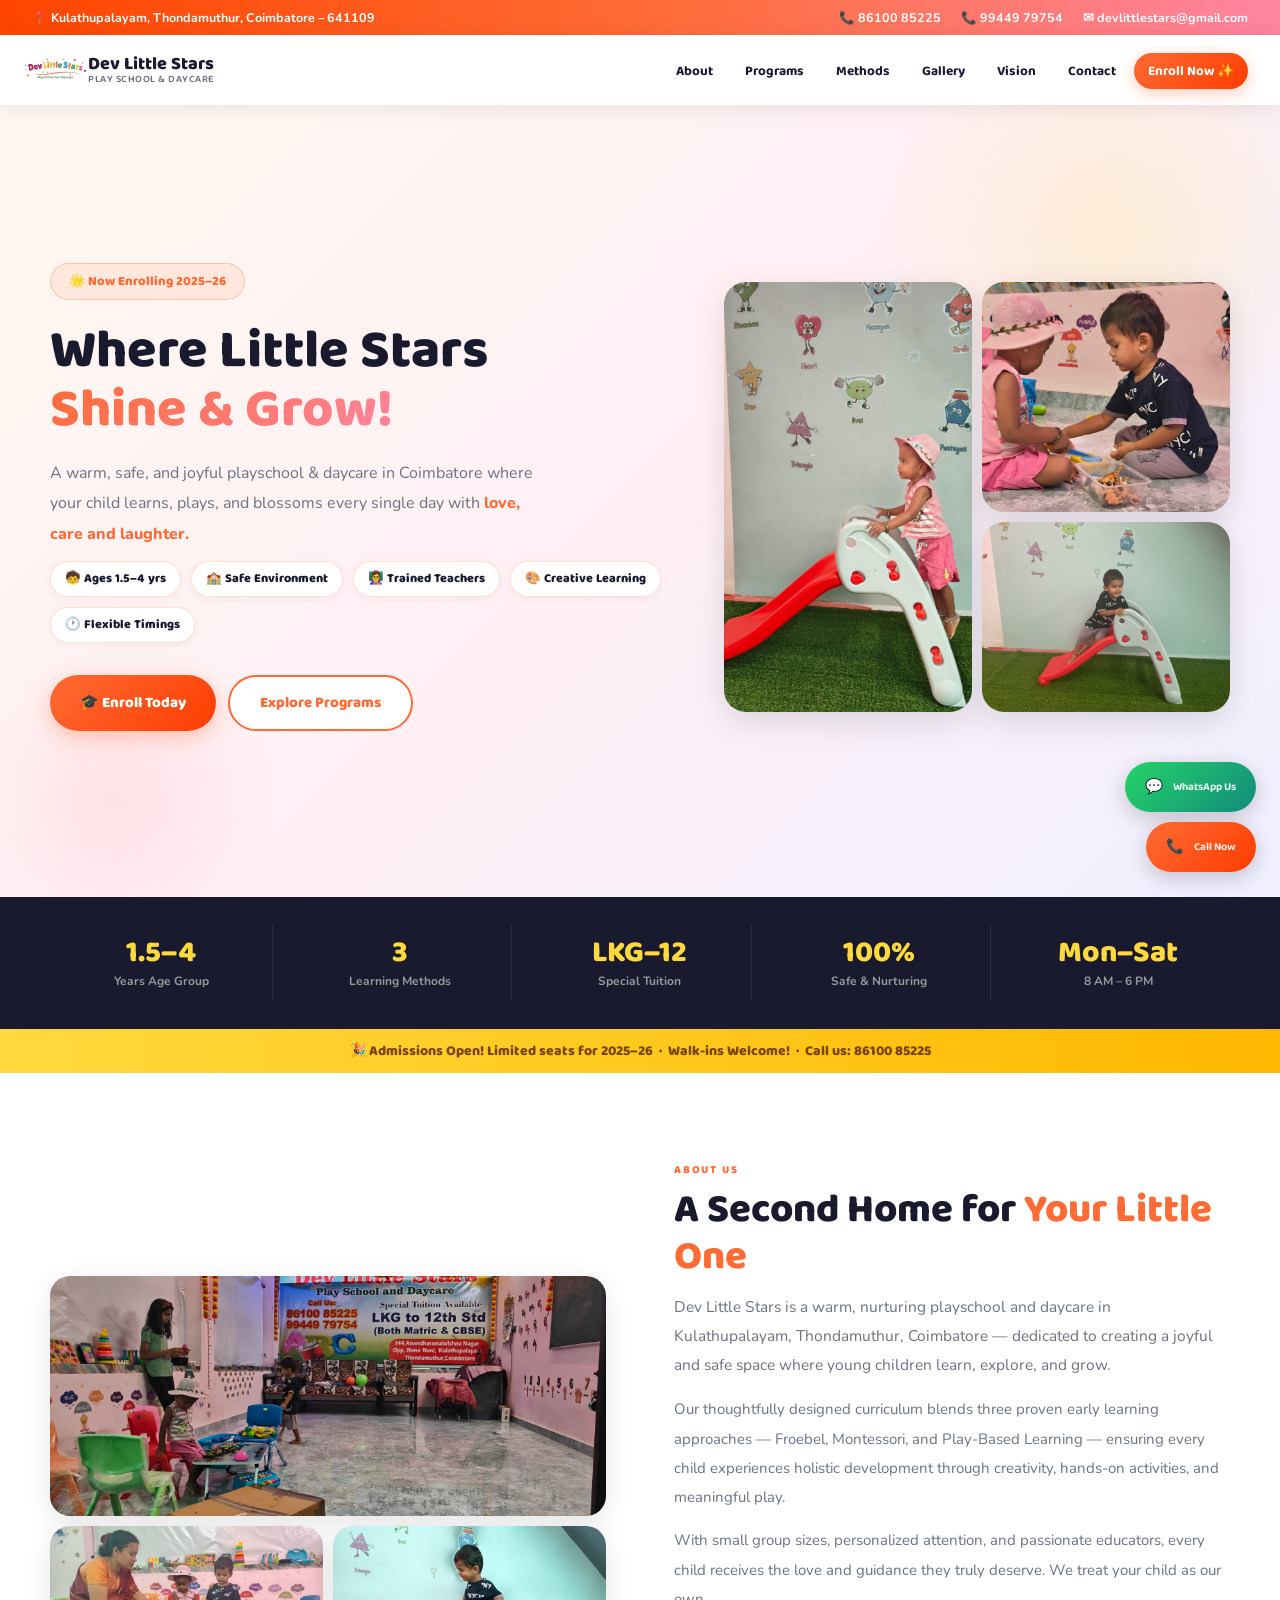
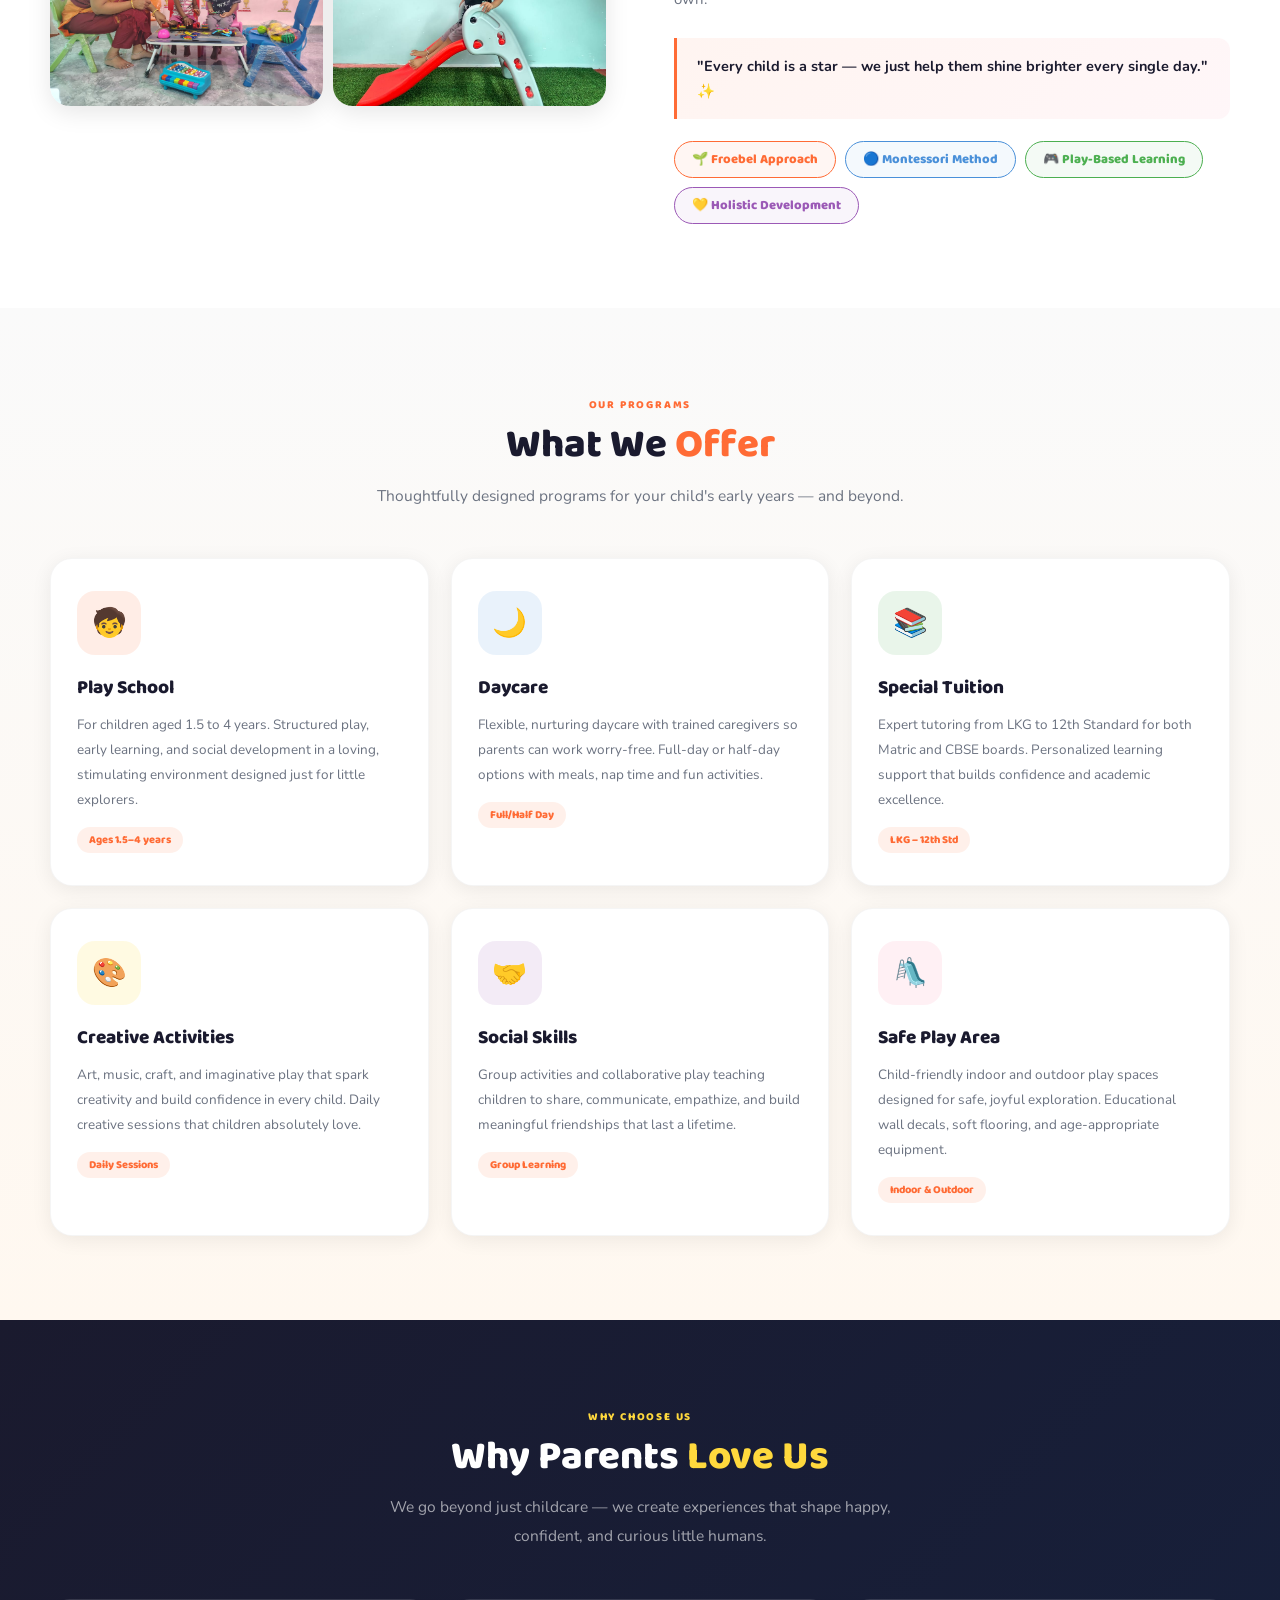
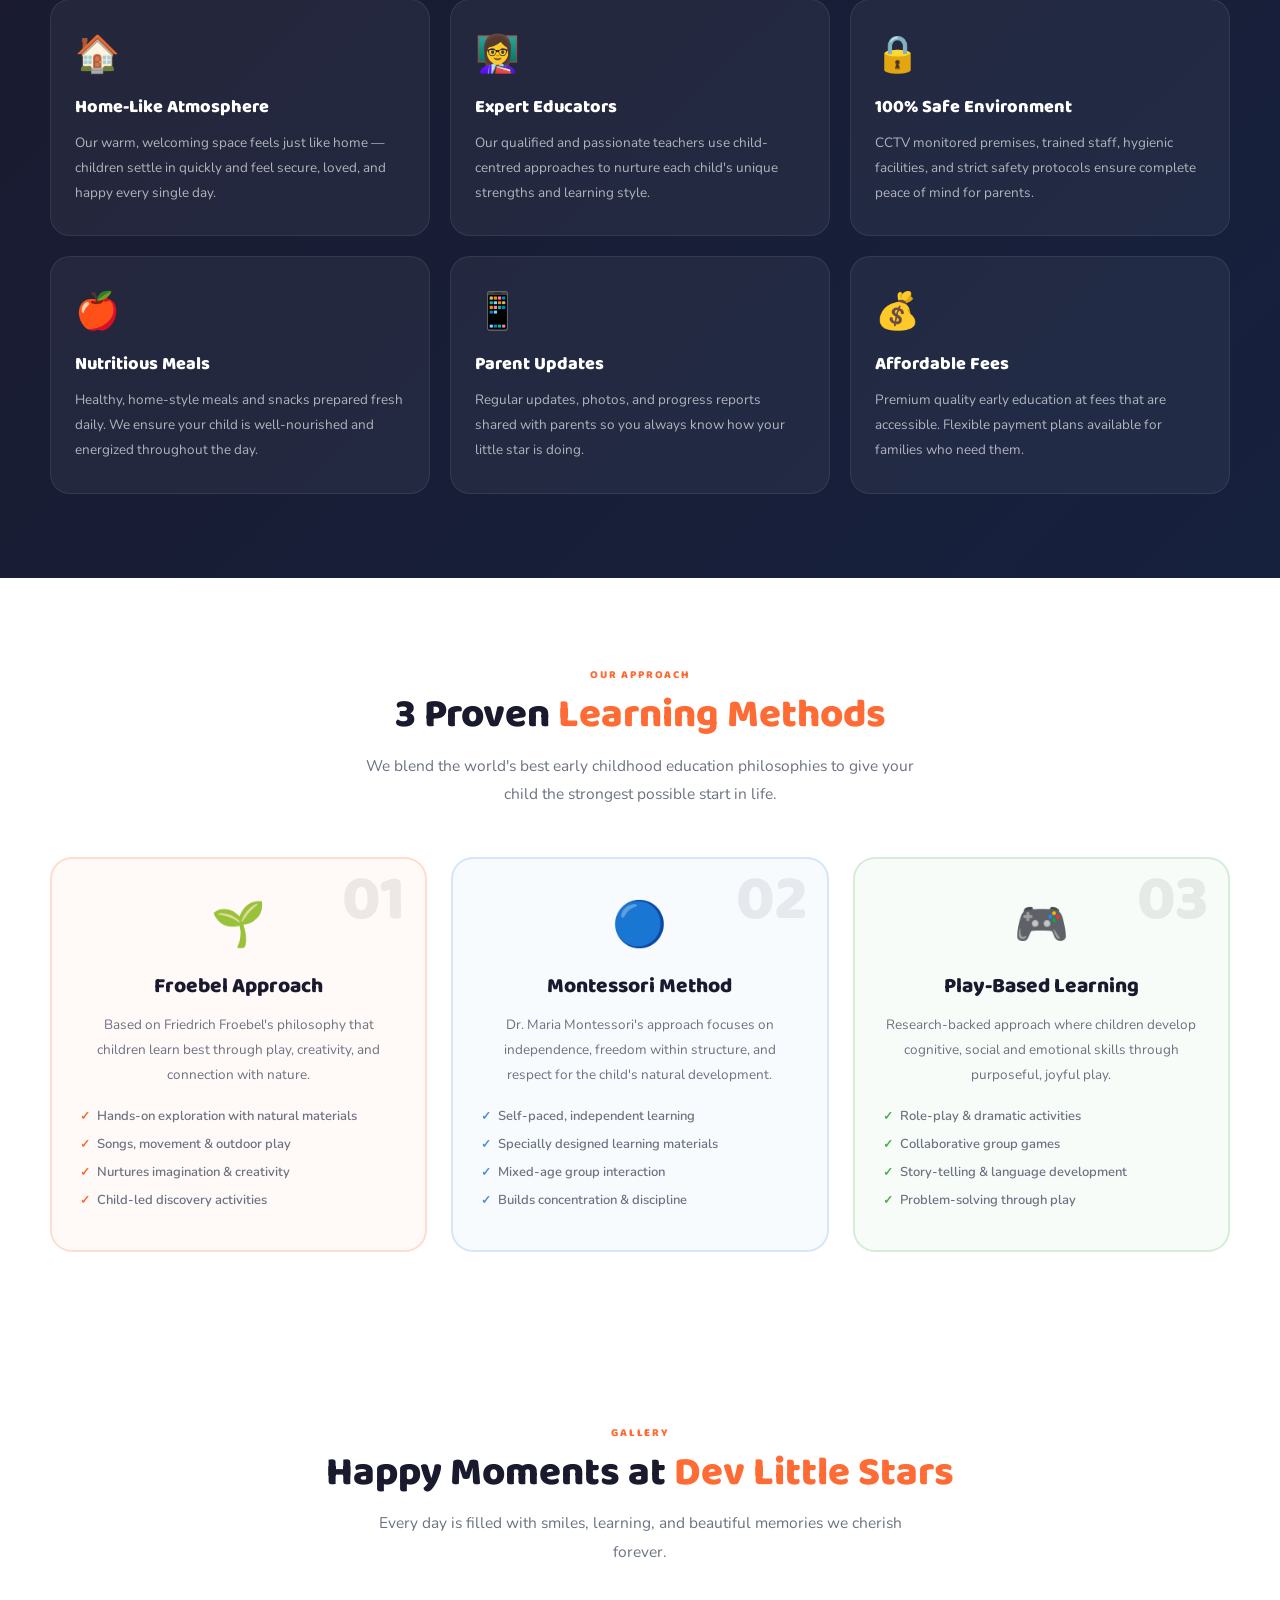
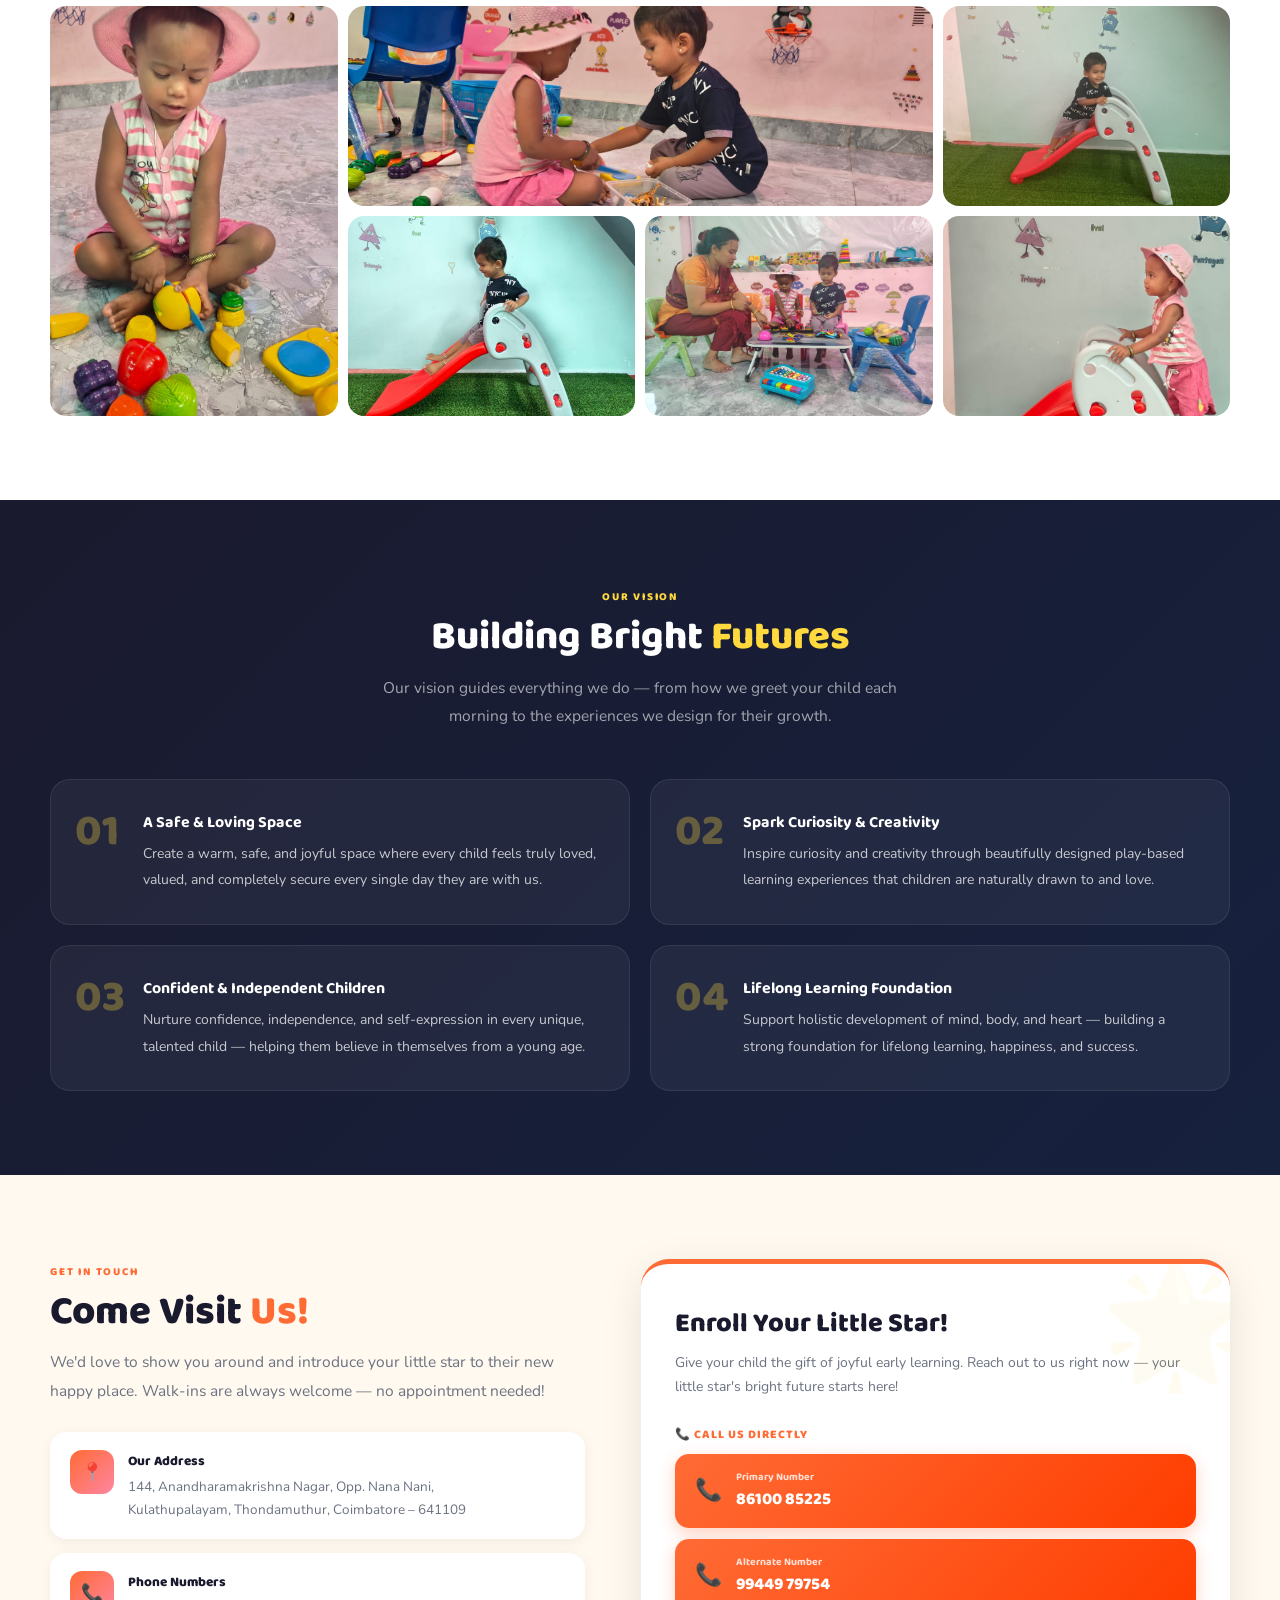
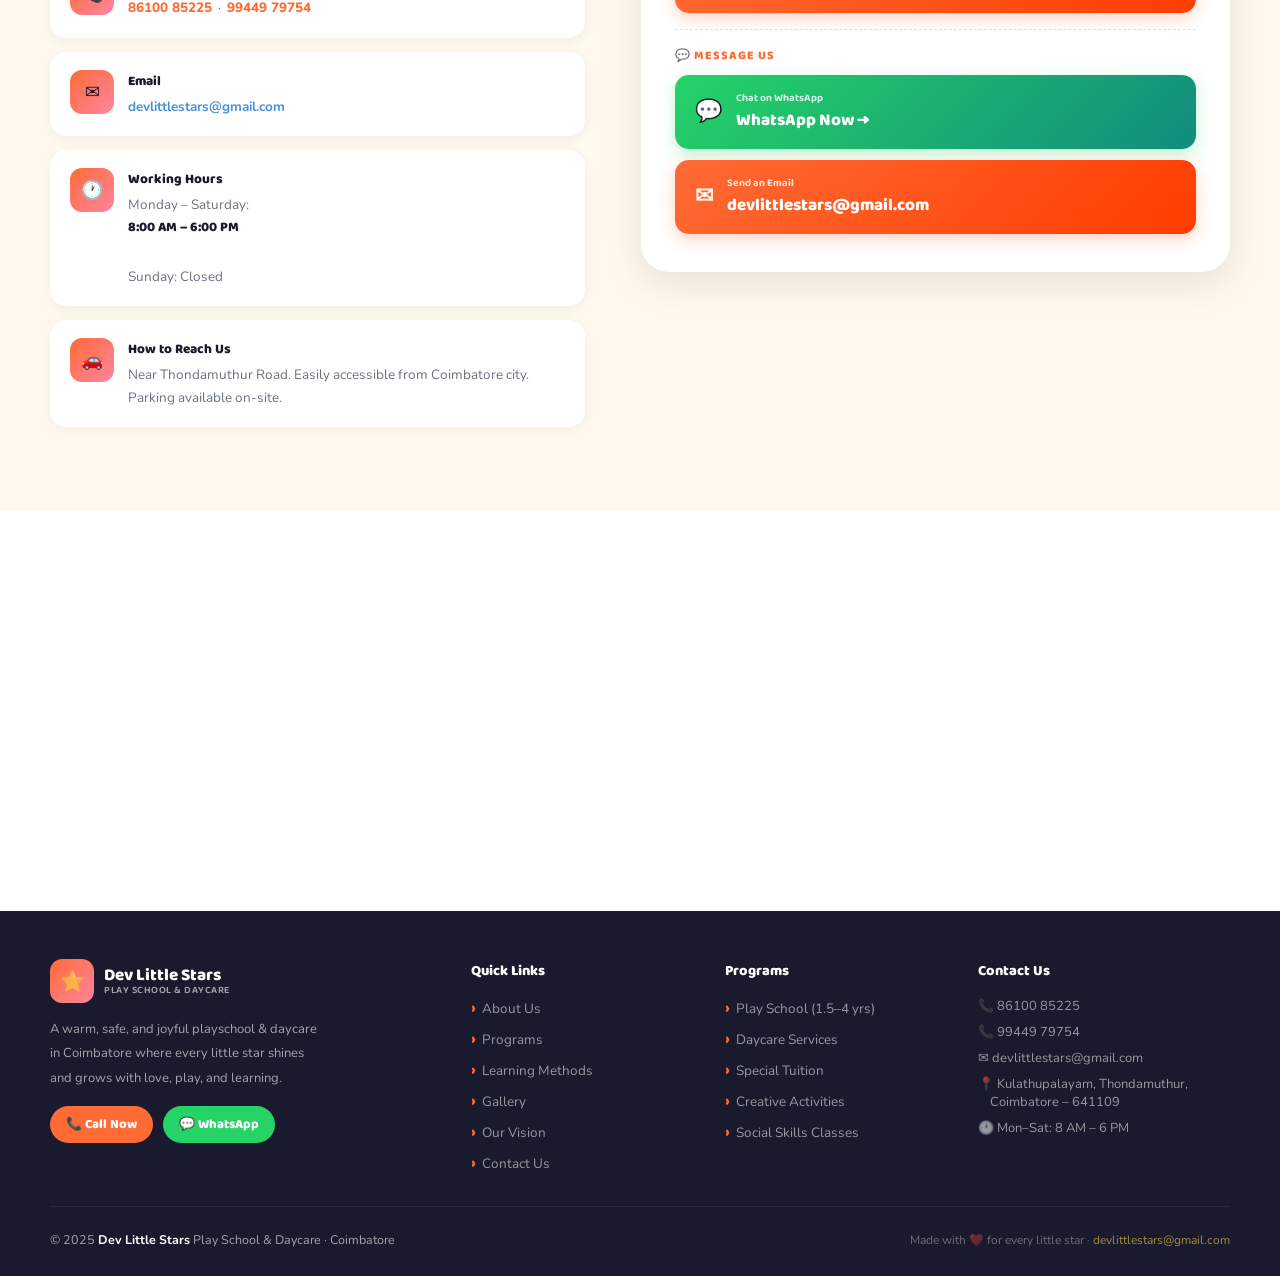
==== index.html @ ae9cc364 "convert django to static files" ====
<!DOCTYPE html>
<html lang="en">
<head>
  <meta charset="UTF-8">
  <meta name="viewport" content="width=device-width, initial-scale=1.0">
  <title>Dev Little Stars</title>
  <link href="https://fonts.googleapis.com/css2?family=Baloo+2:wght@400;600;700;800;900&family=Nunito:wght@400;500;600;700;800&display=swap" rel="stylesheet">
  <link rel="stylesheet" href="styles.css">
</head>
<body>

<!-- TOPBAR -->
<div class="topbar">
  <span>📍 Kulathupalayam, Thondamuthur, Coimbatore – 641109</span>
  <div class="topbar-right">
    <a href="tel:8610085225">📞 86100 85225</a>
    <a href="tel:9944979754">📞 99449 79754</a>
    <a href="mailto:devlittlestars@gmail.com">✉ devlittlestars@gmail.com</a>
  </div>
</div>

<!-- NAV -->
<nav>
  <div class="nav-logo">
    <div class="nav-logo-icon"><img src="images/logo.png" alt="Dev Little Stars Logo" width="150%"></div>
    <div class="nav-logo-text">
      Dev Little Stars
      <small>Play School & Daycare</small>
    </div>
  </div>
  <ul class="nav-links">
    <li><a href="#about">About</a></li>
    <li><a href="#programs">Programs</a></li>
    <li><a href="#methods">Methods</a></li>
    <li><a href="#gallery">Gallery</a></li>
    <li><a href="#vision">Vision</a></li>
    <li><a href="#contact">Contact</a></li>
    <li><a href="#contact" class="nav-cta">Enroll Now ✨</a></li>
  </ul>
  <div class="hamburger" onclick="toggleMenu()" id="ham">
    <span></span><span></span><span></span>
  </div>
</nav>
<div class="mobile-menu" id="mobileMenu">
  <a href="#about" onclick="closeMenu()">About Us</a>
  <a href="#programs" onclick="closeMenu()">Programs</a>
  <a href="#methods" onclick="closeMenu()">Learning Methods</a>
  <a href="#gallery" onclick="closeMenu()">Gallery</a>
  <a href="#vision" onclick="closeMenu()">Our Vision</a>
  <a href="#contact" onclick="closeMenu()">Contact</a>
  <a href="#contact" class="mcta" onclick="closeMenu()">✨ Enroll Now</a>
</div>

<!-- HERO -->
<section class="hero">
  <div class="hero-blob1"></div>
  <div class="hero-blob2"></div>
  <div class="hero-inner">
    <div class="hero-text">
      <div class="hero-badge">🌟 Now Enrolling 2025–26</div>
      <h1>Where Little Stars<br><span class="grad">Shine & Grow!</span></h1>
      <p class="hero-sub">
        A warm, safe, and joyful playschool & daycare in Coimbatore where your child learns, plays, and blossoms every single day with <strong>love, care and laughter.</strong>
      </p>
      <div class="hero-features">
        <div class="h-feat">🧒 Ages 1.5–4 yrs</div>
        <div class="h-feat">🏫 Safe Environment</div>
        <div class="h-feat">👩‍🏫 Trained Teachers</div>
        <div class="h-feat">🎨 Creative Learning</div>
        <div class="h-feat">🕐 Flexible Timings</div>
      </div>
      <div class="hero-btns">
        <a href="#contact" class="btn btn-p">🎓 Enroll Today</a>
        <a href="#programs" class="btn btn-o">Explore Programs</a>
      </div>
    </div>
    <div class="hero-mosaic">
      <div class="h-img tall">
        <img src="images/img1.jpg" alt="Story Time">
      </div>
      <div class="h-img">
        <img src="images/img3.jpg" alt="Story Time">
      </div>
      <div class="h-img">
        <img src="images/img8.jpg" alt="Story Time">
      </div>
    </div>
  </div>
</section>

<!-- STATS -->
<div class="stats">
  <div class="stats-inner">
    <div class="stat"><span class="stat-n">1.5–4</span><div class="stat-l">Years Age Group</div></div>
    <div class="stat"><span class="stat-n">3</span><div class="stat-l">Learning Methods</div></div>
    <div class="stat"><span class="stat-n">LKG–12</span><div class="stat-l">Special Tuition</div></div>
    <div class="stat"><span class="stat-n">100%</span><div class="stat-l">Safe & Nurturing</div></div>
    <div class="stat"><span class="stat-n">Mon–Sat</span><div class="stat-l">8 AM – 6 PM</div></div>
  </div>
</div>

<!-- NOTICE BAND -->
<div class="notice">
  🎉 Admissions Open! Limited seats for 2025–26 &nbsp;·&nbsp; Walk-ins Welcome! &nbsp;·&nbsp; Call us: 86100 85225
</div>

<!-- ABOUT -->
<section class="section" id="about">
  <div class="section-inner">
    <div class="about-grid">
      <div class="about-photos fi">
        <div class="ap wide">
          <img src="images/img5.jpg" alt="Story Time">
        </div>
        <div class="ap">
          <img src="images/img6.jpg" alt="Story Time">
        </div>
        <div class="ap">
          <img src="images/img2.jpg" alt="Story Time">
        </div>
      </div>
      <div class="fi">
        <div class="tag">About Us</div>
        <div class="sh">A Second Home for <span>Your Little One</span></div>
        <p class="sd" style="margin-bottom:16px">Dev Little Stars is a warm, nurturing playschool and daycare in Kulathupalayam, Thondamuthur, Coimbatore — dedicated to creating a joyful and safe space where young children learn, explore, and grow.</p>
        <div class="about-text">
          <p>Our thoughtfully designed curriculum blends three proven early learning approaches — Froebel, Montessori, and Play-Based Learning — ensuring every child experiences holistic development through creativity, hands-on activities, and meaningful play.</p>
          <p>With small group sizes, personalized attention, and passionate educators, every child receives the love and guidance they truly deserve. We treat your child as our own.</p>
        </div>
        <div class="about-quote">
          <p>"Every child is a star — we just help them shine brighter every single day." ✨</p>
        </div>
        <div class="pills">
          <span class="pill po">🌱 Froebel Approach</span>
          <span class="pill pb">🔵 Montessori Method</span>
          <span class="pill pg">🎮 Play-Based Learning</span>
          <span class="pill pp">💛 Holistic Development</span>
        </div>
      </div>
    </div>
  </div>
</section>

<!-- PROGRAMS -->
<section class="section programs-bg" id="programs">
  <div class="section-inner">
    <div class="fi sh-center">
      <div class="tag">Our Programs</div>
      <div class="sh">What We <span>Offer</span></div>
      <p class="sd">Thoughtfully designed programs for your child's early years — and beyond.</p>
    </div>
    <div class="cards-grid">
      <div class="card fi">
        <div class="card-top-bar"></div>
        <div class="card-icon ci-orange">🧒</div>
        <h3>Play School</h3>
        <p>For children aged 1.5 to 4 years. Structured play, early learning, and social development in a loving, stimulating environment designed just for little explorers.</p>
        <div class="card-badge">Ages 1.5–4 years</div>
      </div>
      <div class="card fi">
        <div class="card-top-bar"></div>
        <div class="card-icon ci-blue">🌙</div>
        <h3>Daycare</h3>
        <p>Flexible, nurturing daycare with trained caregivers so parents can work worry-free. Full-day or half-day options with meals, nap time and fun activities.</p>
        <div class="card-badge">Full/Half Day</div>
      </div>
      <div class="card fi">
        <div class="card-top-bar"></div>
        <div class="card-icon ci-green">📚</div>
        <h3>Special Tuition</h3>
        <p>Expert tutoring from LKG to 12th Standard for both Matric and CBSE boards. Personalized learning support that builds confidence and academic excellence.</p>
        <div class="card-badge">LKG – 12th Std</div>
      </div>
      <div class="card fi">
        <div class="card-top-bar"></div>
        <div class="card-icon ci-yellow">🎨</div>
        <h3>Creative Activities</h3>
        <p>Art, music, craft, and imaginative play that spark creativity and build confidence in every child. Daily creative sessions that children absolutely love.</p>
        <div class="card-badge">Daily Sessions</div>
      </div>
      <div class="card fi">
        <div class="card-top-bar"></div>
        <div class="card-icon ci-purple">🤝</div>
        <h3>Social Skills</h3>
        <p>Group activities and collaborative play teaching children to share, communicate, empathize, and build meaningful friendships that last a lifetime.</p>
        <div class="card-badge">Group Learning</div>
      </div>
      <div class="card fi">
        <div class="card-top-bar"></div>
        <div class="card-icon ci-pink">🛝</div>
        <h3>Safe Play Area</h3>
        <p>Child-friendly indoor and outdoor play spaces designed for safe, joyful exploration. Educational wall decals, soft flooring, and age-appropriate equipment.</p>
        <div class="card-badge">Indoor & Outdoor</div>
      </div>
    </div>
  </div>
</section>

<!-- WHY CHOOSE US -->
<section class="section why-section">
  <div class="section-inner">
    <div class="fi sh-center">
      <div class="tag">Why Choose Us</div>
      <div class="sh">Why Parents <span>Love Us</span></div>
      <p class="sd">We go beyond just childcare — we create experiences that shape happy, confident, and curious little humans.</p>
    </div>
    <div class="why-grid">
      <div class="why-card fi">
        <span class="why-icon">🏠</span>
        <h3>Home-Like Atmosphere</h3>
        <p>Our warm, welcoming space feels just like home — children settle in quickly and feel secure, loved, and happy every single day.</p>
      </div>
      <div class="why-card fi">
        <span class="why-icon">👩‍🏫</span>
        <h3>Expert Educators</h3>
        <p>Our qualified and passionate teachers use child-centred approaches to nurture each child's unique strengths and learning style.</p>
      </div>
      <div class="why-card fi">
        <span class="why-icon">🔒</span>
        <h3>100% Safe Environment</h3>
        <p>CCTV monitored premises, trained staff, hygienic facilities, and strict safety protocols ensure complete peace of mind for parents.</p>
      </div>
      <div class="why-card fi">
        <span class="why-icon">🍎</span>
        <h3>Nutritious Meals</h3>
        <p>Healthy, home-style meals and snacks prepared fresh daily. We ensure your child is well-nourished and energized throughout the day.</p>
      </div>
      <div class="why-card fi">
        <span class="why-icon">📱</span>
        <h3>Parent Updates</h3>
        <p>Regular updates, photos, and progress reports shared with parents so you always know how your little star is doing.</p>
      </div>
      <div class="why-card fi">
        <span class="why-icon">💰</span>
        <h3>Affordable Fees</h3>
        <p>Premium quality early education at fees that are accessible. Flexible payment plans available for families who need them.</p>
      </div>
    </div>
  </div>
</section>

<!-- LEARNING METHODS -->
<section class="section" id="methods">
  <div class="section-inner">
    <div class="fi sh-center">
      <div class="tag">Our Approach</div>
      <div class="sh">3 Proven <span>Learning Methods</span></div>
      <p class="sd">We blend the world's best early childhood education philosophies to give your child the strongest possible start in life.</p>
    </div>
    <div class="methods-grid">
      <div class="method-card mc-froebel fi">
        <div class="method-num">01</div>
        <span class="method-emoji">🌱</span>
        <h3>Froebel Approach</h3>
        <p>Based on Friedrich Froebel's philosophy that children learn best through play, creativity, and connection with nature.</p>
        <ul class="method-list ml-o">
          <li>Hands-on exploration with natural materials</li>
          <li>Songs, movement & outdoor play</li>
          <li>Nurtures imagination & creativity</li>
          <li>Child-led discovery activities</li>
        </ul>
      </div>
      <div class="method-card mc-montessori fi">
        <div class="method-num">02</div>
        <span class="method-emoji">🔵</span>
        <h3>Montessori Method</h3>
        <p>Dr. Maria Montessori's approach focuses on independence, freedom within structure, and respect for the child's natural development.</p>
        <ul class="method-list ml-b">
          <li>Self-paced, independent learning</li>
          <li>Specially designed learning materials</li>
          <li>Mixed-age group interaction</li>
          <li>Builds concentration & discipline</li>
        </ul>
      </div>
      <div class="method-card mc-play fi">
        <div class="method-num">03</div>
        <span class="method-emoji">🎮</span>
        <h3>Play-Based Learning</h3>
        <p>Research-backed approach where children develop cognitive, social and emotional skills through purposeful, joyful play.</p>
        <ul class="method-list ml-g">
          <li>Role-play & dramatic activities</li>
          <li>Collaborative group games</li>
          <li>Story-telling & language development</li>
          <li>Problem-solving through play</li>
        </ul>
      </div>
    </div>
  </div>
</section>

<!-- GALLERY -->
<section class="section" id="gallery">
  <div class="section-inner">
    <div class="fi sh-center" style="margin-bottom:40px">
      <div class="tag">Gallery</div>
      <div class="sh">Happy Moments at <span>Dev Little Stars</span></div>
      <p class="sd">Every day is filled with smiles, learning, and beautiful memories we cherish forever.</p>
    </div>
    <div class="gal-grid fi">
      <div class="gi tall">
        <img src="images/img4.jpg" alt="Story Time">
        <div class="gi-ov"><span>🛝 Playtime Fun</span></div>
      </div>
      <div class="gi wide">
        <img src="images/img3.jpg" alt="Story Time">
        <div class="gi-ov"><span>👫 Making Friends</span></div>
      </div>
      <div class="gi">
        <img src="images/img8.jpg" alt="Story Time">
        <div class="gi-ov"><span>🎨 Creative Time</span></div>
      </div>
      <div class="gi">
        <img src="images/img2.jpg" alt="Story Time">
        <div class="gi-ov"><span>📚 Story Time</span></div>
      </div>
      <div class="gi">
        <img src="images/img6.jpg" alt="Story Time">
        <div class="gi-ov"><span>🌟 Star Moments</span></div>
      </div>
      <div class="gi">
        <img src="images/img1.jpg" alt="Story Time">
        <div class="gi-ov"><span>😊 Pure Joy</span></div>
      </div>
    </div>
  </div>
</section>

<!-- VISION -->
<section class="section why-section" id="vision">
  <div class="section-inner">
    <div class="fi sh-center">
      <div class="tag">Our Vision</div>
      <div class="sh">Building Bright <span>Futures</span></div>
      <p class="sd">Our vision guides everything we do — from how we greet your child each morning to the experiences we design for their growth.</p>
    </div>
    <div class="vision-grid" style="margin-top:48px">
      <div class="v-card fi">
        <div class="v-num">01</div>
        <div><strong>A Safe & Loving Space</strong><p>Create a warm, safe, and joyful space where every child feels truly loved, valued, and completely secure every single day they are with us.</p></div>
      </div>
      <div class="v-card fi">
        <div class="v-num">02</div>
        <div><strong>Spark Curiosity & Creativity</strong><p>Inspire curiosity and creativity through beautifully designed play-based learning experiences that children are naturally drawn to and love.</p></div>
      </div>
      <div class="v-card fi">
        <div class="v-num">03</div>
        <div><strong>Confident & Independent Children</strong><p>Nurture confidence, independence, and self-expression in every unique, talented child — helping them believe in themselves from a young age.</p></div>
      </div>
      <div class="v-card fi">
        <div class="v-num">04</div>
        <div><strong>Lifelong Learning Foundation</strong><p>Support holistic development of mind, body, and heart — building a strong foundation for lifelong learning, happiness, and success.</p></div>
      </div>
    </div>
  </div>
</section>

<!-- CONTACT -->
<section class="section contact-bg" id="contact">
  <div class="section-inner">
    <div class="contact-grid">
      <div class="fi">
        <div class="tag">Get in Touch</div>
        <div class="sh">Come Visit <span>Us!</span></div>
        <p class="sd" style="margin-bottom:26px">We'd love to show you around and introduce your little star to their new happy place. Walk-ins are always welcome — no appointment needed!</p>
        <div class="c-items">
          <div class="ci">
            <div class="ci-ico">📍</div>
            <div class="ci-body">
              <strong>Our Address</strong>
              <span>144, Anandharamakrishna Nagar, Opp. Nana Nani,<br>Kulathupalayam, Thondamuthur, Coimbatore – 641109</span>
            </div>
          </div>
          <div class="ci">
            <div class="ci-ico">📞</div>
            <div class="ci-body">
              <strong>Phone Numbers</strong>
              <span>
                <a href="tel:8610085225" style="color:var(--orange);font-weight:800;text-decoration:none">86100 85225</a>
                &nbsp;·&nbsp;
                <a href="tel:9944979754" style="color:var(--orange);font-weight:800;text-decoration:none">99449 79754</a>
              </span>
            </div>
          </div>
          <div class="ci">
            <div class="ci-ico">✉</div>
            <div class="ci-body">
              <strong>Email</strong>
              <span><a href="mailto:devlittlestars@gmail.com" style="color:var(--blue);font-weight:700;text-decoration:none">devlittlestars@gmail.com</a></span>
            </div>
          </div>
          <div class="ci">
            <div class="ci-ico">🕐</div>
            <div class="ci-body">
              <strong>Working Hours</strong>
              <span>Monday – Saturday: <strong style="color:var(--dark)">8:00 AM – 6:00 PM</strong><br>Sunday: Closed</span>
            </div>
          </div>
          <div class="ci">
            <div class="ci-ico">🚗</div>
            <div class="ci-body">
              <strong>How to Reach Us</strong>
              <span>Near Thondamuthur Road. Easily accessible from Coimbatore city. Parking available on-site.</span>
            </div>
          </div>
        </div>
      </div>
      <div class="enroll-box fi">
        <h3>Enroll Your Little Star!</h3>
        <p>Give your child the gift of joyful early learning. Reach out to us right now — your little star's bright future starts here!</p>
        <div class="cta-label">📞 Call Us Directly</div>
        <div class="call-btns">
          <a href="tel:8610085225" class="call-btn cb-orange">
            <span class="cb-icon">📞</span>
            <span class="cb-text"><small>Primary Number</small>86100 85225</span>
          </a>
          <a href="tel:9944979754" class="call-btn cb-orange">
            <span class="cb-icon">📞</span>
            <span class="cb-text"><small>Alternate Number</small>99449 79754</span>
          </a>
        </div>
        <hr class="divider">
        <div class="cta-label">💬 Message Us</div>
        <div class="call-btns">
          <a href="https://wa.me/918610085225?text=Hi%21%20I%27m%20interested%20in%20enrolling%20my%20child%20at%20Dev%20Little%20Stars.%20Please%20share%20more%20details." class="call-btn cb-green" target="_blank" rel="noopener">
            <span class="cb-icon">💬</span>
            <span class="cb-text"><small>Chat on WhatsApp</small>WhatsApp Now →</span>
          </a>
          <a href="mailto:devlittlestars@gmail.com?subject=Enquiry%20-%20Admission%202025&body=Hello%2C%20I%20am%20interested%20in%20admitting%20my%20child%20to%20Dev%20Little%20Stars.%20Please%20share%20details." class="call-btn cb-blue">
            <span class="cb-icon">✉</span>
            <span class="cb-text"><small>Send an Email</small>devlittlestars@gmail.com</span>
          </a>
        </div>
      </div>
    </div>
  </div>
</section>

<!-- MAP -->
<div class="map-wrap">
  <iframe src="https://www.google.com/maps/embed?pb=!1m18!1m12!1m3!1d3916.2!2d76.8600!3d11.0800!2m3!1f0!2f0!3f0!3m2!1i1024!2i768!4f13.1!3m3!1m2!1s0x3ba858df6b2a5a5b%3A0x0!2sKulathupalayam%2C+Thondamuthur%2C+Coimbatore!5e0!3m2!1sen!2sin!4v1000000000000"
    allowfullscreen="" loading="lazy" referrerpolicy="no-referrer-when-downgrade" title="Dev Little Stars Location"></iframe>
</div>

<!-- FOOTER -->
<footer>
  <div class="footer-inner">
    <div class="footer-top">
      <div>
        <div class="fb-brand">
          <div class="fb-icon">⭐</div>
          <div class="fb-name">Dev Little Stars<small>Play School & Daycare</small></div>
        </div>
        <p class="footer-desc">A warm, safe, and joyful playschool & daycare in Coimbatore where every little star shines and grows with love, play, and learning.</p>
        <div style="margin-top:16px;display:flex;gap:10px;flex-wrap:wrap">
          <a href="tel:8610085225" style="background:var(--orange);color:#fff;padding:8px 16px;border-radius:50px;text-decoration:none;font-family:'Baloo 2',cursive;font-size:13px;font-weight:800">📞 Call Now</a>
          <a href="https://wa.me/918610085225" style="background:#25D366;color:#fff;padding:8px 16px;border-radius:50px;text-decoration:none;font-family:'Baloo 2',cursive;font-size:13px;font-weight:800" target="_blank" rel="noopener">💬 WhatsApp</a>
        </div>
      </div>
      <div class="fc">
        <h4>Quick Links</h4>
        <ul>
          <li><a href="#about">About Us</a></li>
          <li><a href="#programs">Programs</a></li>
          <li><a href="#methods">Learning Methods</a></li>
          <li><a href="#gallery">Gallery</a></li>
          <li><a href="#vision">Our Vision</a></li>
          <li><a href="#contact">Contact Us</a></li>
        </ul>
      </div>
      <div class="fc">
        <h4>Programs</h4>
        <ul>
          <li><a href="#programs">Play School (1.5–4 yrs)</a></li>
          <li><a href="#programs">Daycare Services</a></li>
          <li><a href="#programs">Special Tuition</a></li>
          <li><a href="#programs">Creative Activities</a></li>
          <li><a href="#programs">Social Skills Classes</a></li>
        </ul>
      </div>
      <div class="fc fc-contact">
        <h4>Contact Us</h4>
        <a href="tel:8610085225">📞 86100 85225</a>
        <a href="tel:9944979754">📞 99449 79754</a>
        <a href="mailto:devlittlestars@gmail.com">✉ devlittlestars@gmail.com</a>
        <a href="#contact">📍 Kulathupalayam, Thondamuthur,<br>&nbsp;&nbsp;&nbsp;&nbsp;Coimbatore – 641109</a>
        <a href="#contact">🕐 Mon–Sat: 8 AM – 6 PM</a>
      </div>
    </div>
    <div class="footer-bottom">
      <span>© 2025 <strong>Dev Little Stars</strong> Play School & Daycare · Coimbatore</span>
      <span class="made">Made with ❤️ for every little star · <a href="mailto:devlittlestars@gmail.com">devlittlestars@gmail.com</a></span>
    </div>
  </div>
</footer>

<!-- FLOATING CTA -->
<div class="float-cta">
  <a href="https://wa.me/918610085225?text=Hi%21%20I%27m%20interested%20in%20enrolling%20my%20child%20at%20Dev%20Little%20Stars." class="float-btn fb-wa" target="_blank" rel="noopener">
    <span>💬</span>
    <span class="float-label">WhatsApp Us</span>
  </a>
  <a href="tel:8610085225" class="float-btn fb-call">
    <span>📞</span>
    <span class="float-label">Call Now</span>
  </a>
</div>

<script src="app.js"></script>
</body>
</html>
---- styles.css ----
*{margin:0;padding:0;box-sizing:border-box}
:root{
  --orange:#FF6B35;--pink:#FF85A1;--yellow:#FFD93D;--green:#4CAF50;
  --blue:#4A90D9;--purple:#9B59B6;--cream:#FFF9F0;--dark:#1a1a2e;
  --gray:#6b7280;--white:#ffffff;
}
html{scroll-behavior:smooth}
body{font-family:'Nunito',sans-serif;overflow-x:hidden;background:#fff;color:#1a1a2e}

/* TOPBAR */
.topbar{
  background:linear-gradient(90deg,#FF4500,var(--orange),var(--pink));
  padding:9px 32px;display:flex;justify-content:space-between;align-items:center;
  font-size:12.5px;color:#fff;font-weight:700;gap:8px;flex-wrap:wrap;
}
.topbar a{color:#fff;text-decoration:none;display:flex;align-items:center;gap:5px;transition:opacity .2s}
.topbar a:hover{opacity:.8}
.topbar-right{display:flex;gap:20px;flex-wrap:wrap}

/* NAV */
nav{
  position:sticky;top:0;z-index:999;background:#fff;
  box-shadow:0 2px 20px rgba(0,0,0,.09);
  padding:0 32px;display:flex;align-items:center;justify-content:space-between;height:70px;
}
.nav-logo{display:flex;align-items:center;gap:10px}
.nav-logo-icon{
  width:46px;height:46px;background:linear-gradient(135deg,var(--white),var(--white));
  border-radius:14px;display:flex;align-items:center;justify-content:center;
  font-size:22px;
}
.nav-logo-text{font-family:'Baloo 2',cursive;font-weight:900;font-size:18px;color:var(--dark);line-height:1.1}
.nav-logo-text small{display:block;font-size:10px;font-weight:600;color:var(--gray);letter-spacing:.5px;text-transform:uppercase}
.nav-links{display:flex;gap:4px;list-style:none;align-items:center}
.nav-links a{
  text-decoration:none;color:var(--dark);font-weight:700;font-size:13.5px;
  padding:7px 14px;border-radius:50px;transition:all .2s;font-family:'Baloo 2',cursive;
}
.nav-links a:hover{background:rgba(255,107,53,.1);color:var(--orange)}
.nav-cta{
  background:linear-gradient(135deg,var(--orange),#ff3d00) !important;
  color:#fff !important;box-shadow:0 4px 15px rgba(255,107,53,.35);
}
.nav-cta:hover{transform:translateY(-1px);box-shadow:0 7px 22px rgba(255,107,53,.45) !important}
.hamburger{display:none;flex-direction:column;gap:5px;cursor:pointer;padding:6px;border:none;background:none}
.hamburger span{display:block;width:24px;height:2px;background:var(--dark);transition:all .3s;border-radius:2px}
.mobile-menu{
  display:none;position:fixed;top:70px;left:0;right:0;
  background:#fff;box-shadow:0 8px 24px rgba(0,0,0,.12);
  padding:20px;z-index:998;flex-direction:column;gap:8px;
}
.mobile-menu.open{display:flex}
.mobile-menu a{
  font-family:'Baloo 2',cursive;font-weight:800;font-size:16px;
  color:var(--dark);text-decoration:none;padding:12px 16px;border-radius:12px;
  transition:background .2s;
}
.mobile-menu a:hover{background:rgba(255,107,53,.08);color:var(--orange)}
.mobile-menu .mcta{background:var(--orange);color:#fff !important;text-align:center;margin-top:4px}

/* HERO */
.hero{
  background:linear-gradient(135deg,#fff8f0 0%,#fff0f5 50%,#f0f0ff 100%);
  padding:72px 32px 80px;min-height:88vh;display:flex;align-items:center;
  position:relative;overflow:hidden;
}
.hero-blob1{
  position:absolute;width:500px;height:500px;top:-120px;right:-80px;
  background:radial-gradient(circle,rgba(255,215,61,.18) 0%,transparent 65%);
  border-radius:50%;pointer-events:none;
}
.hero-blob2{
  position:absolute;width:350px;height:350px;bottom:-80px;left:-60px;
  background:radial-gradient(circle,rgba(255,133,161,.15) 0%,transparent 65%);
  border-radius:50%;pointer-events:none;
}
.hero-inner{max-width:1180px;margin:0 auto;display:grid;grid-template-columns:1.1fr .9fr;gap:56px;align-items:center;width:100%;position:relative;z-index:1}
.hero-badge{
  display:inline-flex;align-items:center;gap:6px;
  background:rgba(255,107,53,.1);border:1.5px solid rgba(255,107,53,.3);
  color:var(--orange);padding:7px 18px;border-radius:50px;
  font-size:13px;font-weight:800;margin-bottom:22px;font-family:'Baloo 2',cursive;
  animation:pulse 2.5s infinite;
}
@keyframes pulse{0%,100%{box-shadow:0 0 0 0 rgba(255,107,53,.3)}50%{box-shadow:0 0 0 8px rgba(255,107,53,0)}}
.hero h1{
  font-family:'Baloo 2',cursive;font-size:clamp(36px,4.2vw,58px);
  font-weight:900;line-height:1.1;margin-bottom:18px;color:var(--dark);
}
.hero h1 .grad{
  background:linear-gradient(135deg,var(--orange),var(--pink));
  -webkit-background-clip:text;-webkit-text-fill-color:transparent;background-clip:text;
}
.hero-sub{font-size:16px;color:var(--gray);line-height:1.9;margin-bottom:12px;max-width:500px}
.hero-sub strong{color:var(--orange);font-weight:800}
.hero-features{display:flex;flex-wrap:wrap;gap:10px;margin-bottom:32px}
.h-feat{
  display:flex;align-items:center;gap:6px;background:#fff;
  border:1.5px solid rgba(255,107,53,.2);border-radius:50px;
  padding:7px 14px;font-size:12.5px;font-weight:800;color:var(--dark);
  font-family:'Baloo 2',cursive;box-shadow:0 2px 8px rgba(0,0,0,.05);
}
.hero-btns{display:flex;gap:12px;flex-wrap:wrap}
.btn{
  display:inline-flex;align-items:center;gap:8px;padding:14px 30px;
  border-radius:50px;font-weight:900;font-family:'Baloo 2',cursive;
  font-size:15px;text-decoration:none;transition:all .25s;cursor:pointer;border:none;
}
.btn-p{background:linear-gradient(135deg,var(--orange),#ff3d00);color:#fff;box-shadow:0 6px 20px rgba(255,107,53,.35)}
.btn-p:hover{transform:translateY(-2px);box-shadow:0 10px 30px rgba(255,107,53,.45)}
.btn-o{background:#fff;color:var(--orange);border:2px solid var(--orange)}
.btn-o:hover{background:var(--orange);color:#fff;transform:translateY(-2px)}
.hero-mosaic{display:grid;grid-template-columns:1fr 1fr;grid-template-rows:230px 190px;gap:10px}
.h-img{border-radius:22px;overflow:hidden;box-shadow:0 10px 32px rgba(0,0,0,.12)}
.h-img img{width:100%;height:100%;object-fit:cover;transition:transform .4s}
.h-img:hover img{transform:scale(1.06)}
.h-img.tall{grid-row:1/3}
.h-img.span{grid-column:1/-1}

/* STATS */
.stats{background:var(--dark);padding:28px 32px}
.stats-inner{max-width:1180px;margin:0 auto;display:grid;grid-template-columns:repeat(5,1fr);gap:16px}
.stat{text-align:center;padding:12px 8px;border-right:1px solid rgba(255,255,255,.08)}
.stat:last-child{border-right:none}
.stat-n{display:block;font-family:'Baloo 2',cursive;font-size:30px;font-weight:900;color:var(--yellow);line-height:1.1}
.stat-l{color:rgba(255,255,255,.55);font-size:12px;font-weight:700;margin-top:3px}

/* NOTICE BAND */
.notice{
  background:linear-gradient(90deg,var(--yellow),#ffb800);
  padding:11px 32px;display:flex;align-items:center;justify-content:center;
  gap:10px;font-family:'Baloo 2',cursive;font-size:14px;font-weight:800;color:#7a4500;
}

/* SECTION */
.section{padding:84px 32px}
.section-inner{max-width:1180px;margin:0 auto}
.tag{
  display:inline-block;font-family:'Baloo 2',cursive;font-size:11px;
  font-weight:900;letter-spacing:1.8px;text-transform:uppercase;
  color:var(--orange);margin-bottom:8px;
}
.sh{font-family:'Baloo 2',cursive;font-size:clamp(26px,3.2vw,40px);font-weight:900;line-height:1.18;margin-bottom:12px}
.sh span{color:var(--orange)}
.sd{color:var(--gray);font-size:15.5px;line-height:1.85;max-width:560px}
.sh-center{text-align:center}
.sh-center .sd{margin:0 auto}

/* ABOUT */
.about-grid{display:grid;grid-template-columns:1fr 1fr;gap:68px;align-items:center}
.about-photos{display:grid;grid-template-columns:1fr 1fr;gap:10px}
.ap{border-radius:20px;overflow:hidden;box-shadow:0 6px 24px rgba(0,0,0,.1)}
.ap img{width:100%;height:180px;object-fit:cover;display:block;transition:transform .4s}
.ap:hover img{transform:scale(1.05)}
.ap.wide{grid-column:1/-1}
.ap.wide img{height:240px}
.about-text p{color:var(--gray);line-height:1.95;font-size:15px;margin-bottom:14px}
.pills{display:flex;flex-wrap:wrap;gap:9px;margin-top:22px}
.pill{
  padding:7px 17px;border-radius:50px;font-size:13px;font-weight:800;
  font-family:'Baloo 2',cursive;border:1.5px solid;
}
.po{color:var(--orange);border-color:var(--orange);background:rgba(255,107,53,.06)}
.pb{color:var(--blue);border-color:var(--blue);background:rgba(74,144,217,.06)}
.pg{color:var(--green);border-color:var(--green);background:rgba(76,175,80,.06)}
.pp{color:var(--purple);border-color:var(--purple);background:rgba(155,89,182,.06)}
.about-quote{
  margin-top:24px;background:linear-gradient(135deg,rgba(255,107,53,.07),rgba(255,133,161,.07));
  border-left:3px solid var(--orange);border-radius:0 12px 12px 0;
  padding:16px 20px;
}
.about-quote p{color:var(--dark);font-weight:700;font-size:14.5px;line-height:1.7;margin:0 !important}

/* PROGRAMS */
.programs-bg{background:linear-gradient(180deg,#fafafa 0%,#fff8f0 100%)}
.cards-grid{display:grid;grid-template-columns:repeat(3,1fr);gap:22px;margin-top:48px}
.card{
  background:#fff;border-radius:22px;padding:32px 26px;
  box-shadow:0 4px 20px rgba(0,0,0,.07);transition:all .3s;
  border:1.5px solid rgba(0,0,0,.04);position:relative;overflow:hidden;
}
.card-top-bar{position:absolute;top:0;left:0;right:0;height:4px;background:linear-gradient(90deg,var(--orange),var(--pink));transform:scaleX(0);transition:transform .3s;transform-origin:left}
.card:hover{transform:translateY(-7px);box-shadow:0 16px 40px rgba(0,0,0,.1)}
.card:hover .card-top-bar{transform:scaleX(1)}
.card-icon{
  width:64px;height:64px;border-radius:18px;
  display:flex;align-items:center;justify-content:center;font-size:28px;
  margin-bottom:18px;
}
.ci-orange{background:rgba(255,107,53,.12)}
.ci-blue{background:rgba(74,144,217,.12)}
.ci-green{background:rgba(76,175,80,.12)}
.ci-yellow{background:rgba(255,217,61,.15)}
.ci-purple{background:rgba(155,89,182,.12)}
.ci-pink{background:rgba(255,133,161,.12)}
.card h3{font-family:'Baloo 2',cursive;font-size:19px;font-weight:900;margin-bottom:10px;color:var(--dark)}
.card p{color:var(--gray);font-size:13.5px;line-height:1.85}
.card-badge{
  display:inline-block;margin-top:14px;font-family:'Baloo 2',cursive;
  font-size:11px;font-weight:800;padding:4px 12px;border-radius:50px;
  background:rgba(255,107,53,.1);color:var(--orange);
}

/* WHY CHOOSE US */
.why-section{background:linear-gradient(135deg,var(--dark) 0%,#16213e 100%)}
.why-grid{display:grid;grid-template-columns:repeat(3,1fr);gap:20px;margin-top:48px}
.why-card{
  background:rgba(255,255,255,.05);border:1px solid rgba(255,255,255,.08);
  border-radius:20px;padding:30px 24px;transition:all .3s;
}
.why-card:hover{background:rgba(255,255,255,.09);transform:translateY(-4px)}
.why-icon{font-size:36px;margin-bottom:14px;display:block}
.why-card h3{font-family:'Baloo 2',cursive;font-size:18px;font-weight:900;color:#fff;margin-bottom:10px}
.why-card p{color:rgba(255,255,255,.65);font-size:13.5px;line-height:1.85}
.why-section .tag{color:var(--yellow)}
.why-section .sh{color:#fff}
.why-section .sh span{color:var(--yellow)}
.why-section .sd{color:rgba(255,255,255,.6)}

/* GALLERY */
.gal-grid{display:grid;grid-template-columns:repeat(4,1fr);grid-template-rows:200px 200px;gap:10px}
.gi{border-radius:16px;overflow:hidden;position:relative;cursor:pointer}
.gi img{width:100%;height:100%;object-fit:cover;transition:transform .4s}
.gi:hover img{transform:scale(1.07)}
.gi.tall{grid-row:1/3}
.gi.wide{grid-column:2/4}
.gi-ov{
  position:absolute;inset:0;
  background:linear-gradient(to top,rgba(26,26,46,.75) 0%,transparent 55%);
  opacity:0;transition:opacity .3s;display:flex;align-items:flex-end;padding:14px;
}
.gi:hover .gi-ov{opacity:1}
.gi-ov span{color:#fff;font-weight:800;font-family:'Baloo 2',cursive;font-size:13px}

/* LEARNING METHODS */
.methods-grid{display:grid;grid-template-columns:repeat(3,1fr);gap:24px;margin-top:48px}
.method-card{
  border-radius:22px;padding:36px 28px;text-align:center;
  border:2px solid;transition:all .3s;position:relative;overflow:hidden;
}
.mc-froebel{background:rgba(255,107,53,.04);border-color:rgba(255,107,53,.2)}
.mc-froebel:hover{background:rgba(255,107,53,.09);border-color:var(--orange);transform:translateY(-6px)}
.mc-montessori{background:rgba(74,144,217,.04);border-color:rgba(74,144,217,.2)}
.mc-montessori:hover{background:rgba(74,144,217,.09);border-color:var(--blue);transform:translateY(-6px)}
.mc-play{background:rgba(76,175,80,.04);border-color:rgba(76,175,80,.2)}
.mc-play:hover{background:rgba(76,175,80,.09);border-color:var(--green);transform:translateY(-6px)}
.method-num{font-family:'Baloo 2',cursive;font-size:64px;font-weight:900;opacity:.08;position:absolute;top:10px;right:20px;line-height:1}
.method-emoji{font-size:44px;margin-bottom:14px;display:block}
.method-card h3{font-family:'Baloo 2',cursive;font-size:21px;font-weight:900;margin-bottom:10px;color:var(--dark)}
.method-card p{color:var(--gray);font-size:13.5px;line-height:1.85}
.method-list{list-style:none;margin-top:14px;text-align:left}
.method-list li{font-size:13px;color:var(--gray);padding:5px 0;display:flex;gap:7px;align-items:flex-start;font-weight:600}
.method-list li::before{content:'✓';font-weight:900;font-size:12px;margin-top:1px;flex-shrink:0}
.ml-o li::before{color:var(--orange)}
.ml-b li::before{color:var(--blue)}
.ml-g li::before{color:var(--green)}

/* VISION */
.vision-grid{display:grid;grid-template-columns:repeat(2,1fr);gap:20px;margin-top:48px}
.v-card{
  background:rgba(255,255,255,.05);border:1px solid rgba(255,255,255,.08);
  border-radius:20px;padding:30px 24px;transition:all .3s;display:flex;gap:18px;
}
.v-card:hover{background:rgba(255,255,255,.09);transform:translateY(-3px)}
.v-num{
  font-family:'Baloo 2',cursive;font-size:44px;font-weight:900;
  color:var(--yellow);opacity:.3;line-height:1;flex-shrink:0;width:50px;
}
.v-card p{color:rgba(255,255,255,.75);font-size:14px;line-height:1.9}
.v-card strong{color:#fff;display:block;font-family:'Baloo 2',cursive;font-size:16px;margin-bottom:6px}

/* CONTACT */
.contact-bg{background:var(--cream)}
.contact-grid{display:grid;grid-template-columns:1fr 1.1fr;gap:56px;align-items:start}
.c-items{display:flex;flex-direction:column;gap:14px;margin-top:8px}
.ci{
  display:flex;align-items:flex-start;gap:14px;background:#fff;
  padding:18px 20px;border-radius:16px;box-shadow:0 3px 14px rgba(0,0,0,.06);
  transition:transform .2s;
}
.ci:hover{transform:translateX(4px)}
.ci-ico{
  width:44px;height:44px;background:linear-gradient(135deg,var(--orange),var(--pink));
  border-radius:12px;display:flex;align-items:center;justify-content:center;
  font-size:18px;flex-shrink:0;
}
.ci-body strong{display:block;font-family:'Baloo 2',cursive;font-size:13.5px;font-weight:900;margin-bottom:3px;color:var(--dark)}
.ci-body span{color:var(--gray);font-size:13.5px;line-height:1.65}
.enroll-box{
  background:#fff;border-radius:28px;padding:38px 34px;
  box-shadow:0 12px 40px rgba(0,0,0,.1);
  border-top:5px solid var(--orange);position:relative;overflow:hidden;
}
.enroll-box::before{
  content:'🌟';position:absolute;font-size:120px;top:-20px;right:-20px;opacity:.06;
}
.enroll-box h3{font-family:'Baloo 2',cursive;font-size:27px;font-weight:900;margin-bottom:6px;color:var(--dark)}
.enroll-box > p{color:var(--gray);font-size:14px;margin-bottom:26px;line-height:1.7}
.cta-label{font-family:'Baloo 2',cursive;font-size:12px;font-weight:900;text-transform:uppercase;letter-spacing:1px;color:var(--orange);margin-bottom:10px}
.call-btns{display:flex;flex-direction:column;gap:11px}
.call-btn{
  display:flex;align-items:center;gap:14px;padding:15px 20px;
  border-radius:14px;text-decoration:none;font-family:'Baloo 2',cursive;
  font-weight:900;font-size:17px;transition:all .2s;color:#fff;
  position:relative;overflow:hidden;
}
.call-btn::after{content:'';position:absolute;inset:0;background:rgba(255,255,255,.1);transform:scaleX(0);transition:transform .3s;transform-origin:left}
.call-btn:hover::after{transform:scaleX(1)}
.cb-orange{background:linear-gradient(135deg,var(--orange),#ff3d00);box-shadow:0 5px 16px rgba(255,107,53,.3)}
.cb-orange:hover{transform:translateY(-2px);box-shadow:0 9px 26px rgba(255,107,53,.4)}
.cb-green{background:linear-gradient(135deg,#25D366,#128C7E);box-shadow:0 5px 16px rgba(37,211,102,.3)}
.cb-green:hover{transform:translateY(-2px);box-shadow:0 9px 26px rgba(37,211,102,.4)}
.cb-blue{background:linear-gradient(135deg,var(--orange),#ff3d00);box-shadow:0 5px 16px rgba(255,107,53,.3)}
.cb-blue:hover{transform:translateY(-2px);box-shadow:0 9px 26px rgba(255,107,53,.4)}
.cb-icon{font-size:22px;flex-shrink:0}
.cb-text{display:flex;flex-direction:column}
.cb-text small{font-size:10.5px;opacity:.8;font-weight:700}
.divider{border:none;border-top:1.5px dashed rgba(0,0,0,.1);margin:16px 0}

/* FLOATING CTA */
.float-cta{
  position:fixed;bottom:28px;right:24px;z-index:800;
  display:flex;flex-direction:column;gap:10px;align-items:flex-end;
}
.float-btn{
  display:flex;align-items:center;gap:10px;padding:13px 20px;
  border-radius:50px;text-decoration:none;font-family:'Baloo 2',cursive;
  font-weight:900;font-size:14.5px;color:#fff;transition:all .25s;
  box-shadow:0 6px 22px rgba(0,0,0,.2);
}
.fb-wa{background:linear-gradient(135deg,#25D366,#128C7E)}
.fb-call{background:linear-gradient(135deg,var(--orange),#ff3d00)}
.float-btn:hover{transform:scale(1.05);box-shadow:0 10px 30px rgba(0,0,0,.28)}
.float-label{font-size:11px;opacity:.85;font-weight:700}

/* MAP */
.map-wrap{position:relative;overflow:hidden}
.map-wrap iframe{width:100%;height:400px;border:none;display:block;filter:saturate(1.1) contrast(1.02)}

/* FOOTER */
footer{background:var(--dark);color:rgba(255,255,255,.6);padding:48px 32px 28px}
.footer-inner{max-width:1180px;margin:0 auto}
.footer-top{
  display:grid;grid-template-columns:1.8fr 1fr 1fr 1.2fr;
  gap:44px;padding-bottom:32px;border-bottom:1px solid rgba(255,255,255,.07);margin-bottom:24px;
}
.fb-brand{display:flex;align-items:center;gap:10px;margin-bottom:14px}
.fb-icon{
  width:44px;height:44px;background:linear-gradient(135deg,var(--orange),var(--pink));
  border-radius:12px;display:flex;align-items:center;justify-content:center;font-size:20px;
}
.fb-name{font-family:'Baloo 2',cursive;font-weight:900;font-size:17px;color:#fff;line-height:1.1}
.fb-name small{font-size:10px;font-weight:600;opacity:.6;text-transform:uppercase;letter-spacing:.5px;display:block}
.footer-desc{font-size:13px;line-height:1.85;max-width:270px}
.fc h4{font-family:'Baloo 2',cursive;font-weight:900;font-size:14.5px;color:#fff;margin-bottom:14px}
.fc ul{list-style:none;display:flex;flex-direction:column;gap:9px}
.fc ul a{color:rgba(255,255,255,.55);text-decoration:none;font-size:13.5px;transition:color .2s;display:flex;align-items:center;gap:6px}
.fc ul a:hover{color:var(--yellow)}
.fc ul a::before{content:'›';color:var(--orange);font-size:16px;font-weight:900}
.fc-contact a{color:rgba(255,255,255,.55);text-decoration:none;font-size:13px;display:flex;align-items:center;gap:7px;margin-bottom:8px;transition:color .2s}
.fc-contact a:hover{color:var(--yellow)}
.footer-bottom{display:flex;justify-content:space-between;align-items:center;flex-wrap:wrap;gap:10px;font-size:12.5px}
.footer-bottom a{color:var(--yellow);text-decoration:none}
.footer-bottom strong{color:#fff}
.made{font-size:12px;opacity:.6}

/* SCROLL ANIM */
.fi{opacity:0;transform:translateY(28px);transition:opacity .65s ease,transform .65s ease}
.fi.vis{opacity:1;transform:translateY(0)}

/* RESPONSIVE */
@media(max-width:1024px){
  .cards-grid{grid-template-columns:repeat(2,1fr)}
  .why-grid{grid-template-columns:repeat(2,1fr)}
  .footer-top{grid-template-columns:1fr 1fr;gap:28px}
  .stats-inner{grid-template-columns:repeat(3,1fr)}
}
@media(max-width:768px){
  .topbar{display:none}
  nav{padding:0 16px}
  .nav-links{display:none}
  .hamburger{display:flex}
  .hero{padding:44px 20px 56px;min-height:auto}
  .hero-inner{grid-template-columns:1fr;gap:36px}
  .hero-mosaic{grid-template-rows:180px 150px}
  .about-grid,.contact-grid{grid-template-columns:1fr;gap:36px}
  .cards-grid{grid-template-columns:1fr}
  .why-grid{grid-template-columns:1fr}
  .methods-grid{grid-template-columns:1fr}
  .vision-grid{grid-template-columns:1fr}
  .gal-grid{grid-template-columns:1fr 1fr;grid-template-rows:auto}
  .gi.tall,.gi.wide{grid-row:auto;grid-column:auto}
  .section{padding:56px 20px}
  .stats{padding:22px 20px}
  .stats-inner{grid-template-columns:repeat(3,1fr)}
  .footer-top{grid-template-columns:1fr;gap:24px}
  .footer-bottom{flex-direction:column;text-align:center}
  .float-cta{bottom:20px;right:16px}
  .float-btn span.float-label{display:none}
  .float-btn{padding:13px 14px}
}
@media(max-width:480px){
  .stats-inner{grid-template-columns:repeat(2,1fr)}
}
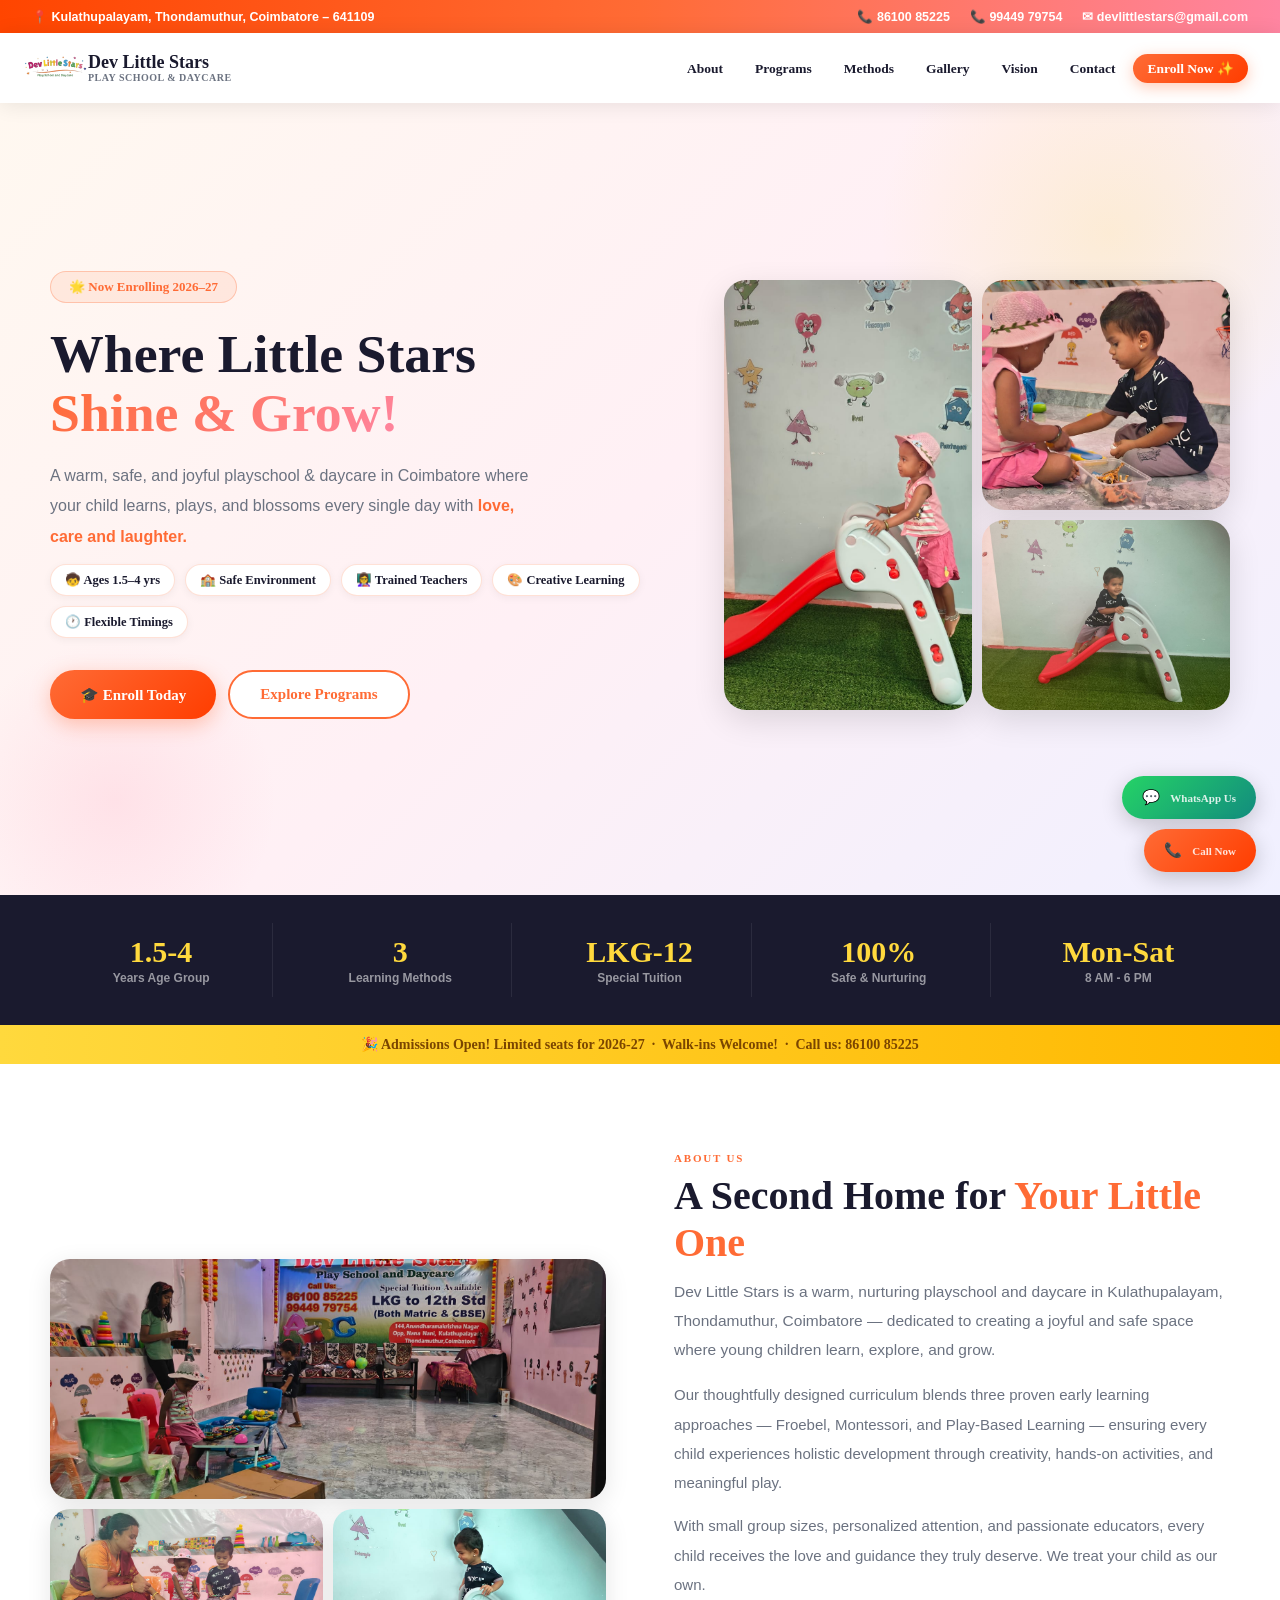
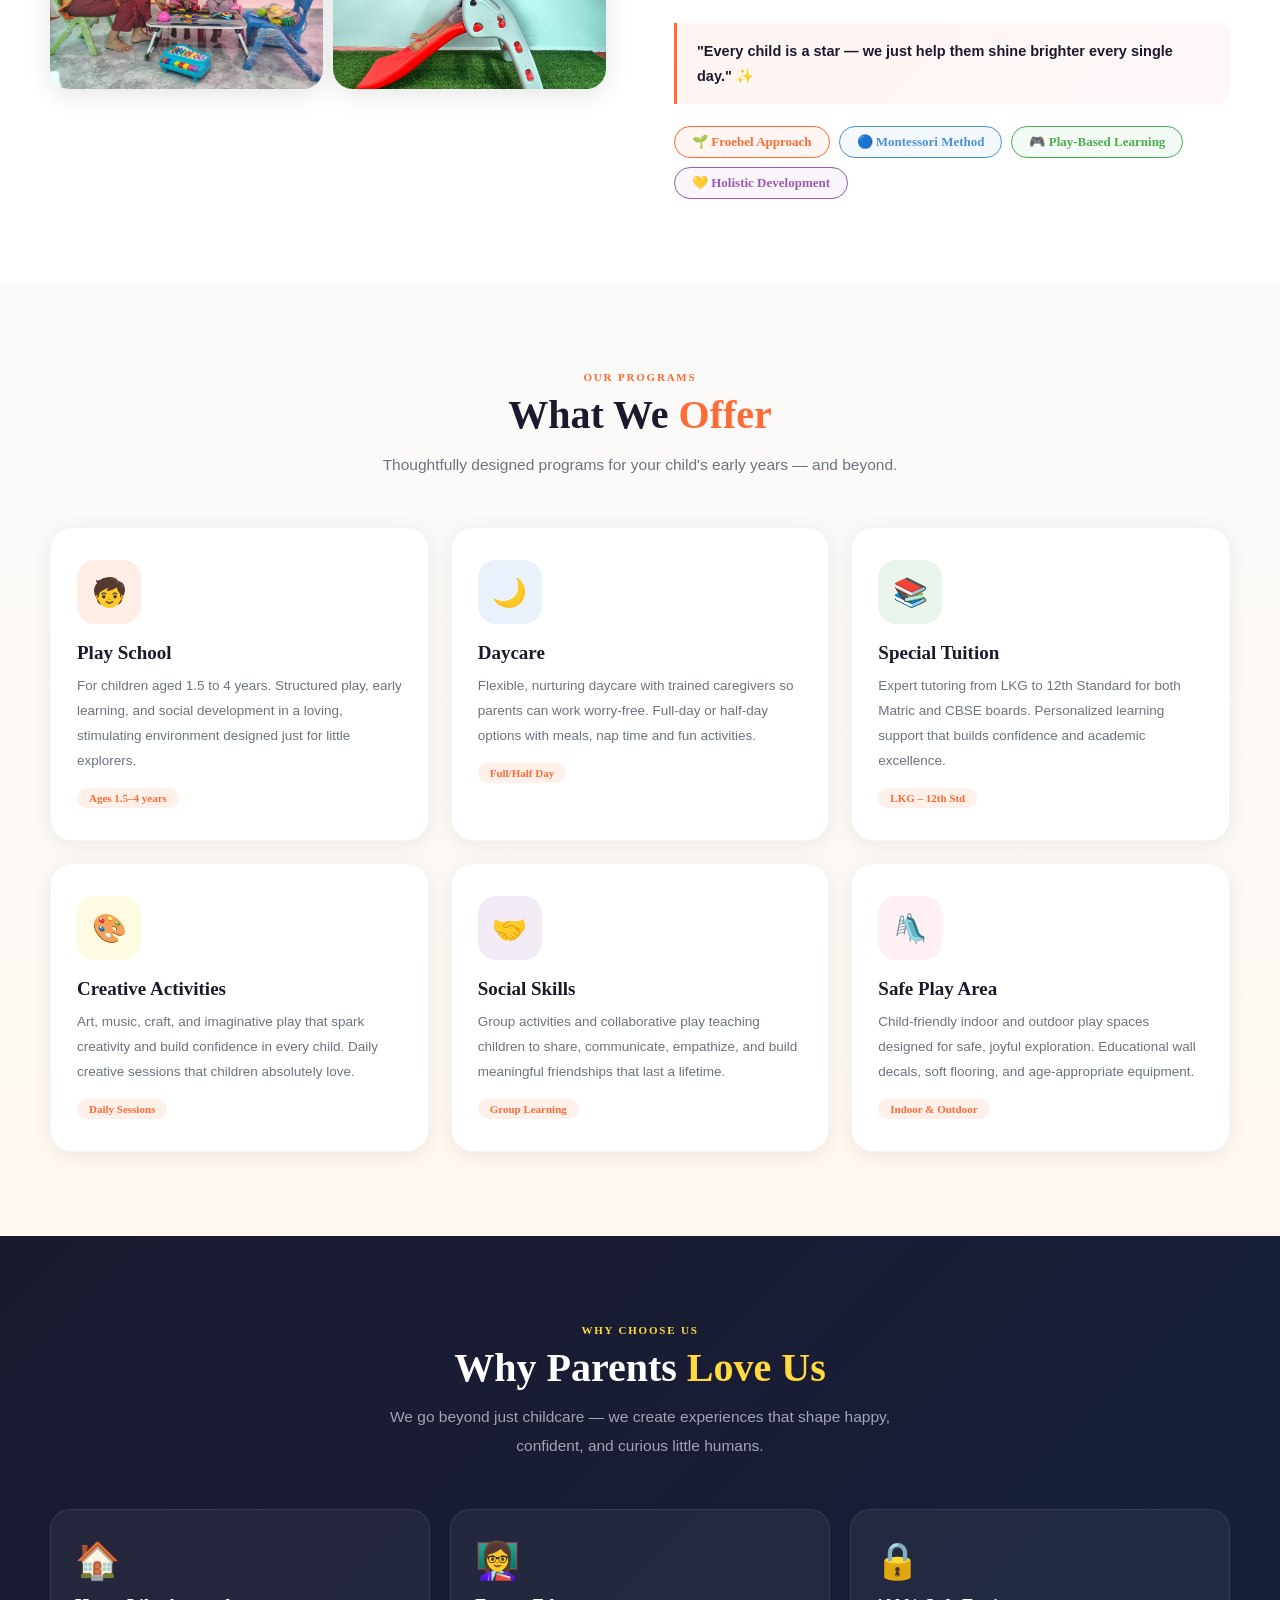
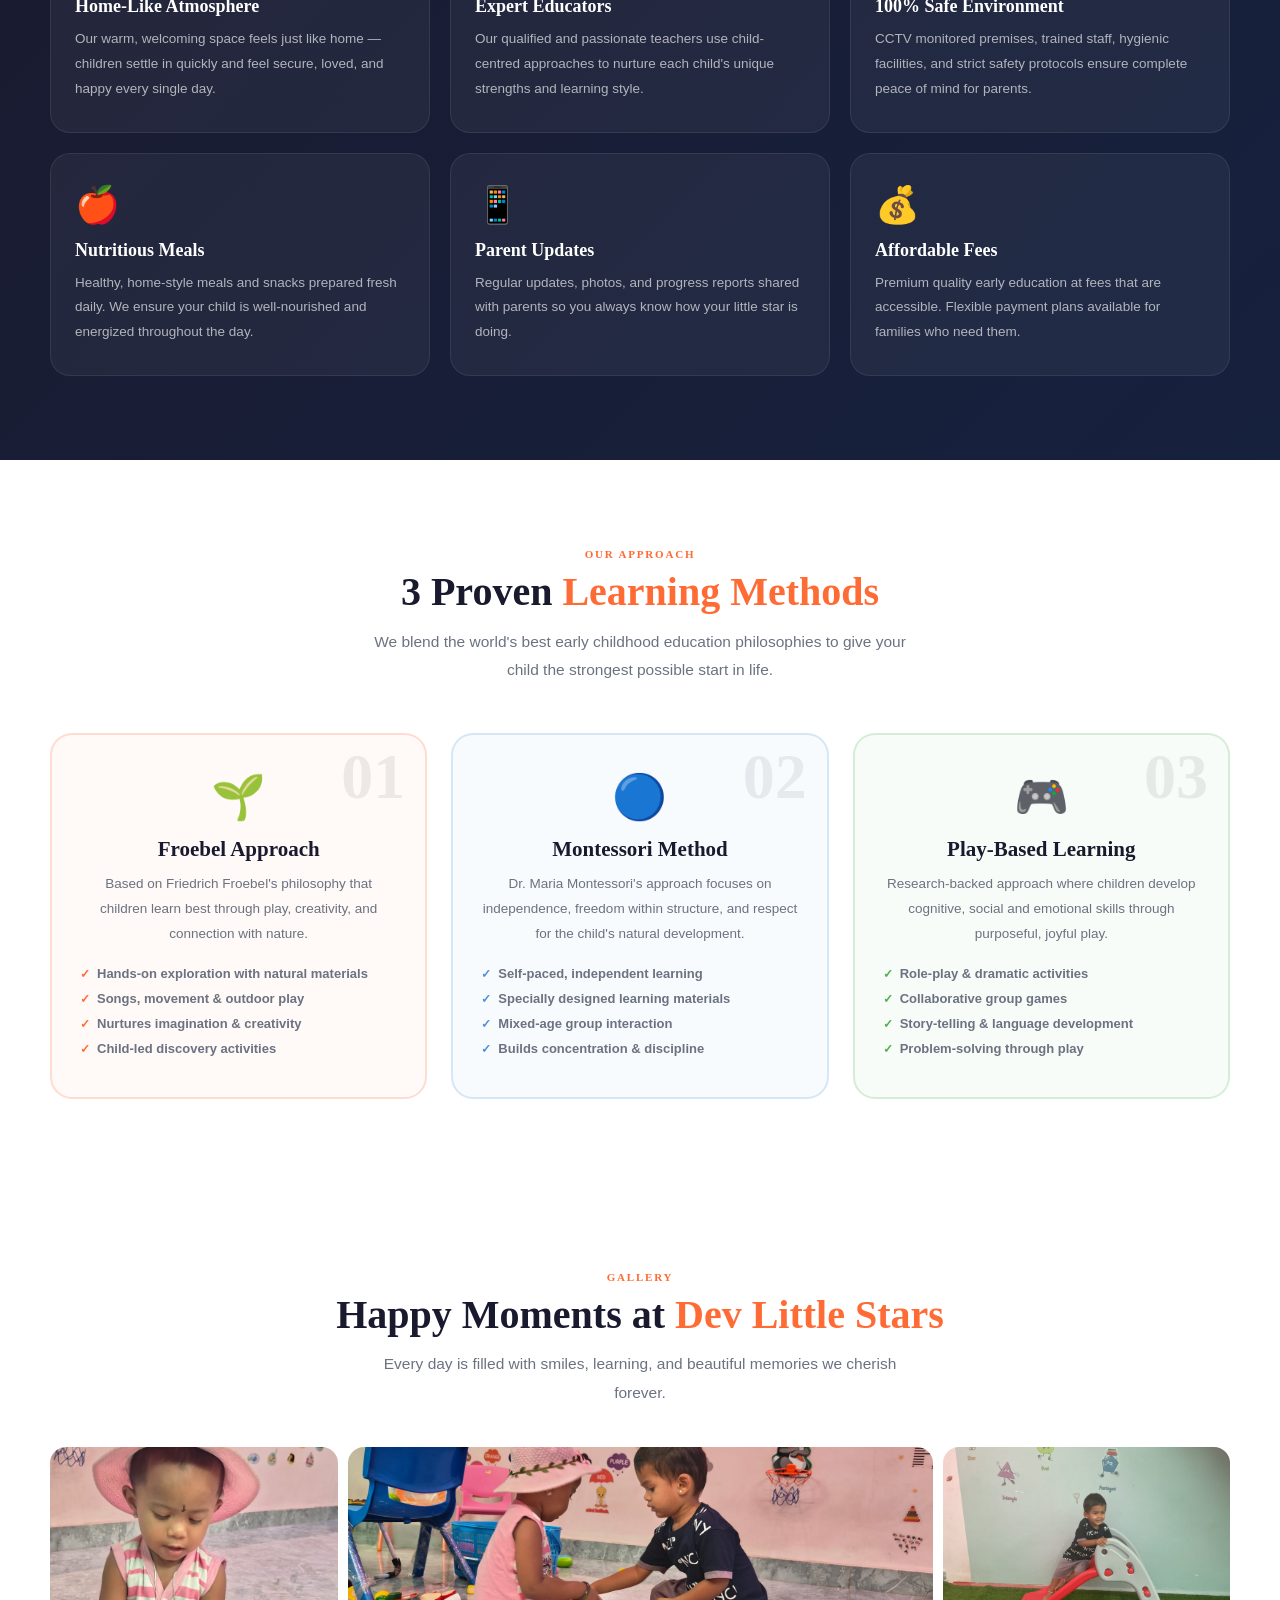
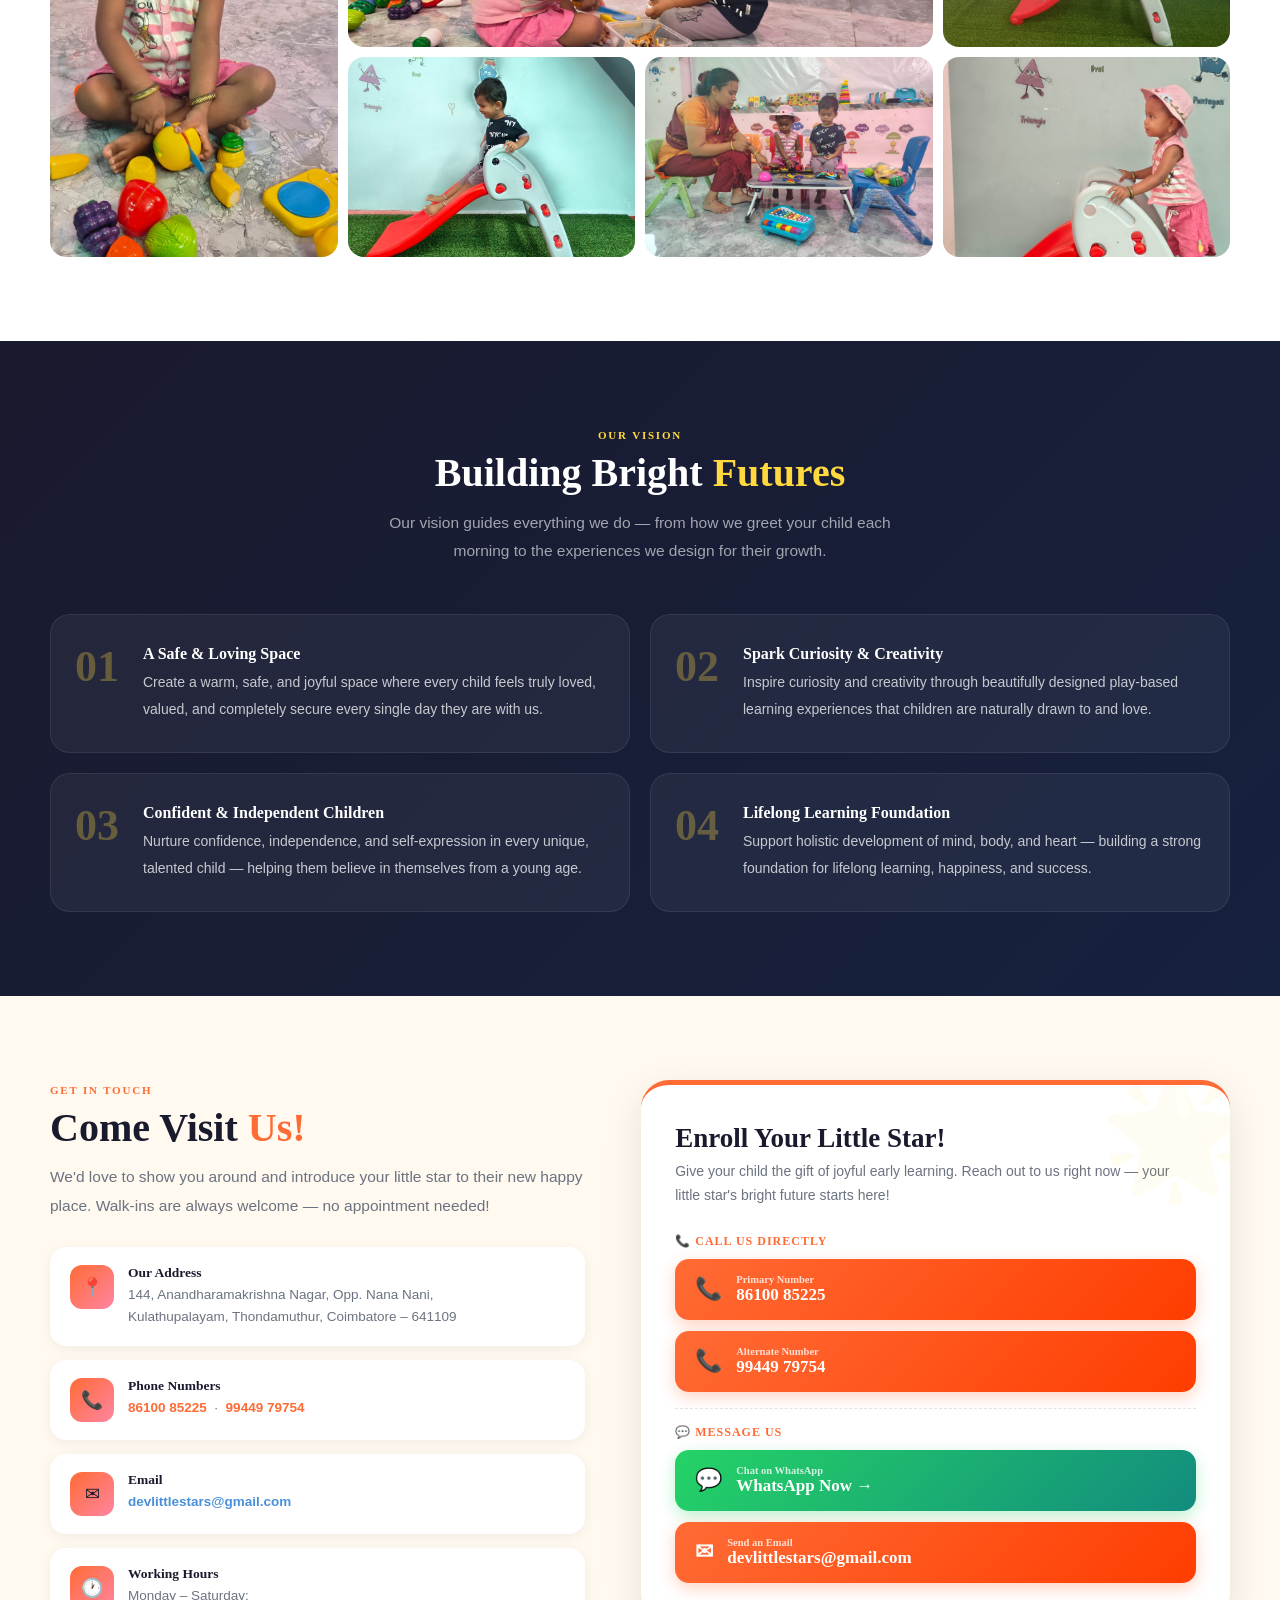
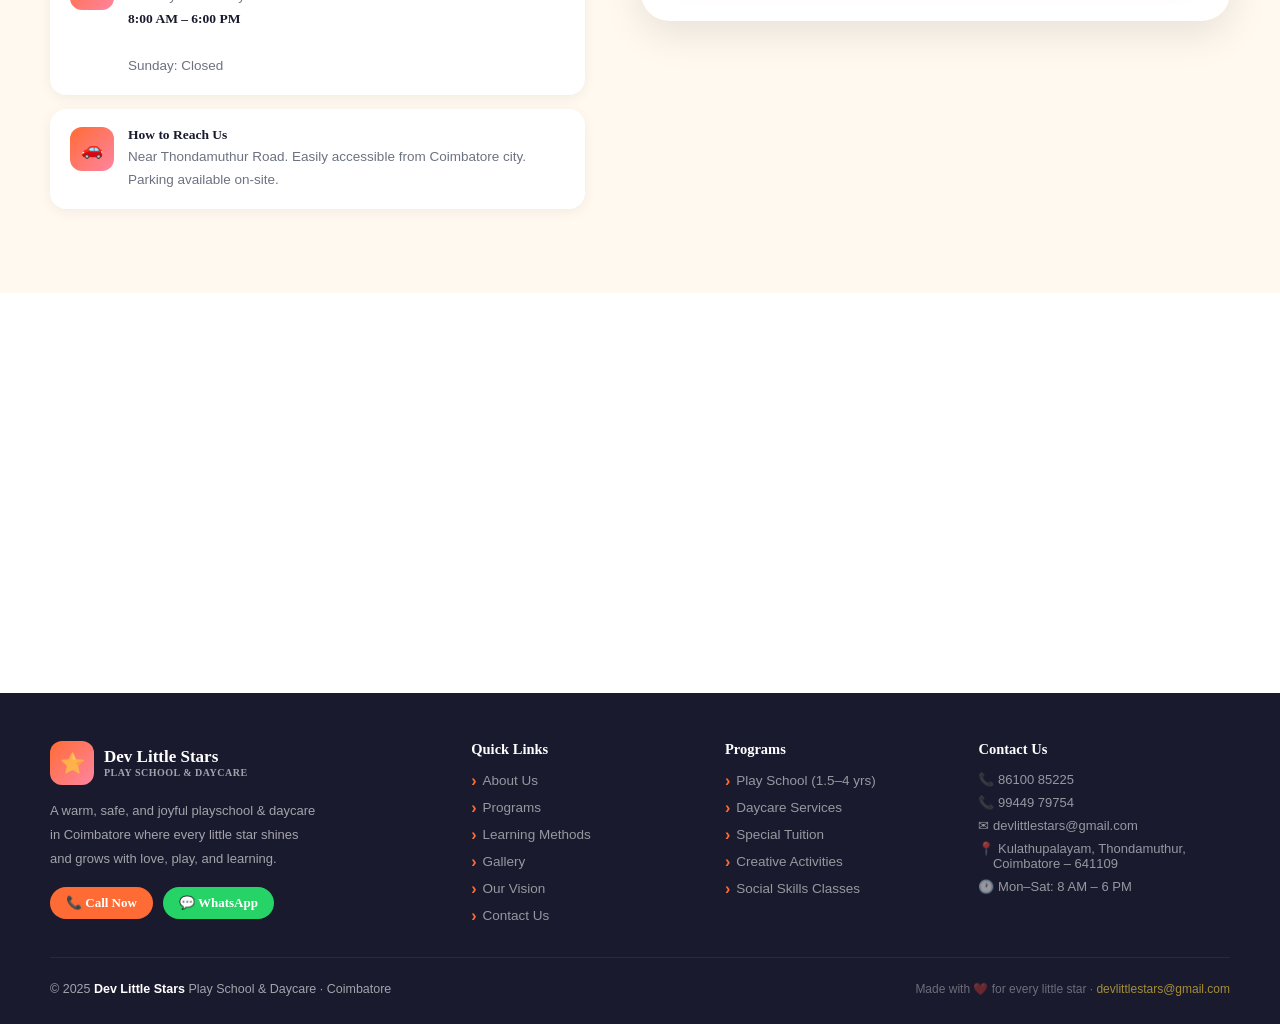
==== commit 0046ed9a: "update location" ====
--- a/index.html
+++ b/index.html
@@ -3,8 +3,9 @@
 <head>
   <meta charset="UTF-8">
   <meta name="viewport" content="width=device-width, initial-scale=1.0">
+  <meta name="description" content="Dev Little Stars is a nurturing playschool and daycare in Coimbatore offering play-based learning, Montessori and Froebel methods, safe care, and joyful early education.">
   <title>Dev Little Stars</title>
-  <link href="https://fonts.googleapis.com/css2?family=Baloo+2:wght@400;600;700;800;900&family=Nunito:wght@400;500;600;700;800&display=swap" rel="stylesheet">
+  <link rel="icon" type="image/png" href="images/logo.png">
   <link rel="stylesheet" href="styles.css">
 </head>
 <body>
@@ -57,7 +58,7 @@
   <div class="hero-blob2"></div>
   <div class="hero-inner">
     <div class="hero-text">
-      <div class="hero-badge">🌟 Now Enrolling 2025–26</div>
+      <div class="hero-badge">🌟 Now Enrolling 2026–27</div>
       <h1>Where Little Stars<br><span class="grad">Shine & Grow!</span></h1>
       <p class="hero-sub">
         A warm, safe, and joyful playschool & daycare in Coimbatore where your child learns, plays, and blossoms every single day with <strong>love, care and laughter.</strong>
@@ -91,17 +92,17 @@
 <!-- STATS -->
 <div class="stats">
   <div class="stats-inner">
-    <div class="stat"><span class="stat-n">1.5–4</span><div class="stat-l">Years Age Group</div></div>
+    <div class="stat"><span class="stat-n">1.5-4</span><div class="stat-l">Years Age Group</div></div>
     <div class="stat"><span class="stat-n">3</span><div class="stat-l">Learning Methods</div></div>
-    <div class="stat"><span class="stat-n">LKG–12</span><div class="stat-l">Special Tuition</div></div>
+    <div class="stat"><span class="stat-n">LKG-12</span><div class="stat-l">Special Tuition</div></div>
     <div class="stat"><span class="stat-n">100%</span><div class="stat-l">Safe & Nurturing</div></div>
-    <div class="stat"><span class="stat-n">Mon–Sat</span><div class="stat-l">8 AM – 6 PM</div></div>
+    <div class="stat"><span class="stat-n">Mon-Sat</span><div class="stat-l">8 AM - 6 PM</div></div>
   </div>
 </div>
 
 <!-- NOTICE BAND -->
 <div class="notice">
-  🎉 Admissions Open! Limited seats for 2025–26 &nbsp;·&nbsp; Walk-ins Welcome! &nbsp;·&nbsp; Call us: 86100 85225
+  🎉 Admissions Open! Limited seats for 2026-27 &nbsp;·&nbsp; Walk-ins Welcome! &nbsp;·&nbsp; Call us: 86100 85225
 </div>
 
 <!-- ABOUT -->
@@ -437,7 +438,7 @@
 
 <!-- MAP -->
 <div class="map-wrap">
-  <iframe src="https://www.google.com/maps/embed?pb=!1m18!1m12!1m3!1d3916.2!2d76.8600!3d11.0800!2m3!1f0!2f0!3f0!3m2!1i1024!2i768!4f13.1!3m3!1m2!1s0x3ba858df6b2a5a5b%3A0x0!2sKulathupalayam%2C+Thondamuthur%2C+Coimbatore!5e0!3m2!1sen!2sin!4v1000000000000"
+  <iframe src="https://www.google.com/maps/embed?pb=!1m14!1m8!1m3!1d5170.14235125673!2d76.846156726954!3d11.000523304101137!3m2!1i1024!2i768!4f13.1!3m3!1m2!1s0x3ba85e39bcaab547%3A0x26358440bb99a8dc!2s2R2W%2BRG%2C%20Kulathuppalayam%2C%20Tamil%20Nadu%20641109!5e1!3m2!1sen!2sin!4v1776578233512!5m2!1sen!2sin" width="600" height="450" style="border:0;" allowfullscreen="" loading="lazy" referrerpolicy="no-referrer-when-downgrade"
     allowfullscreen="" loading="lazy" referrerpolicy="no-referrer-when-downgrade" title="Dev Little Stars Location"></iframe>
 </div>
 
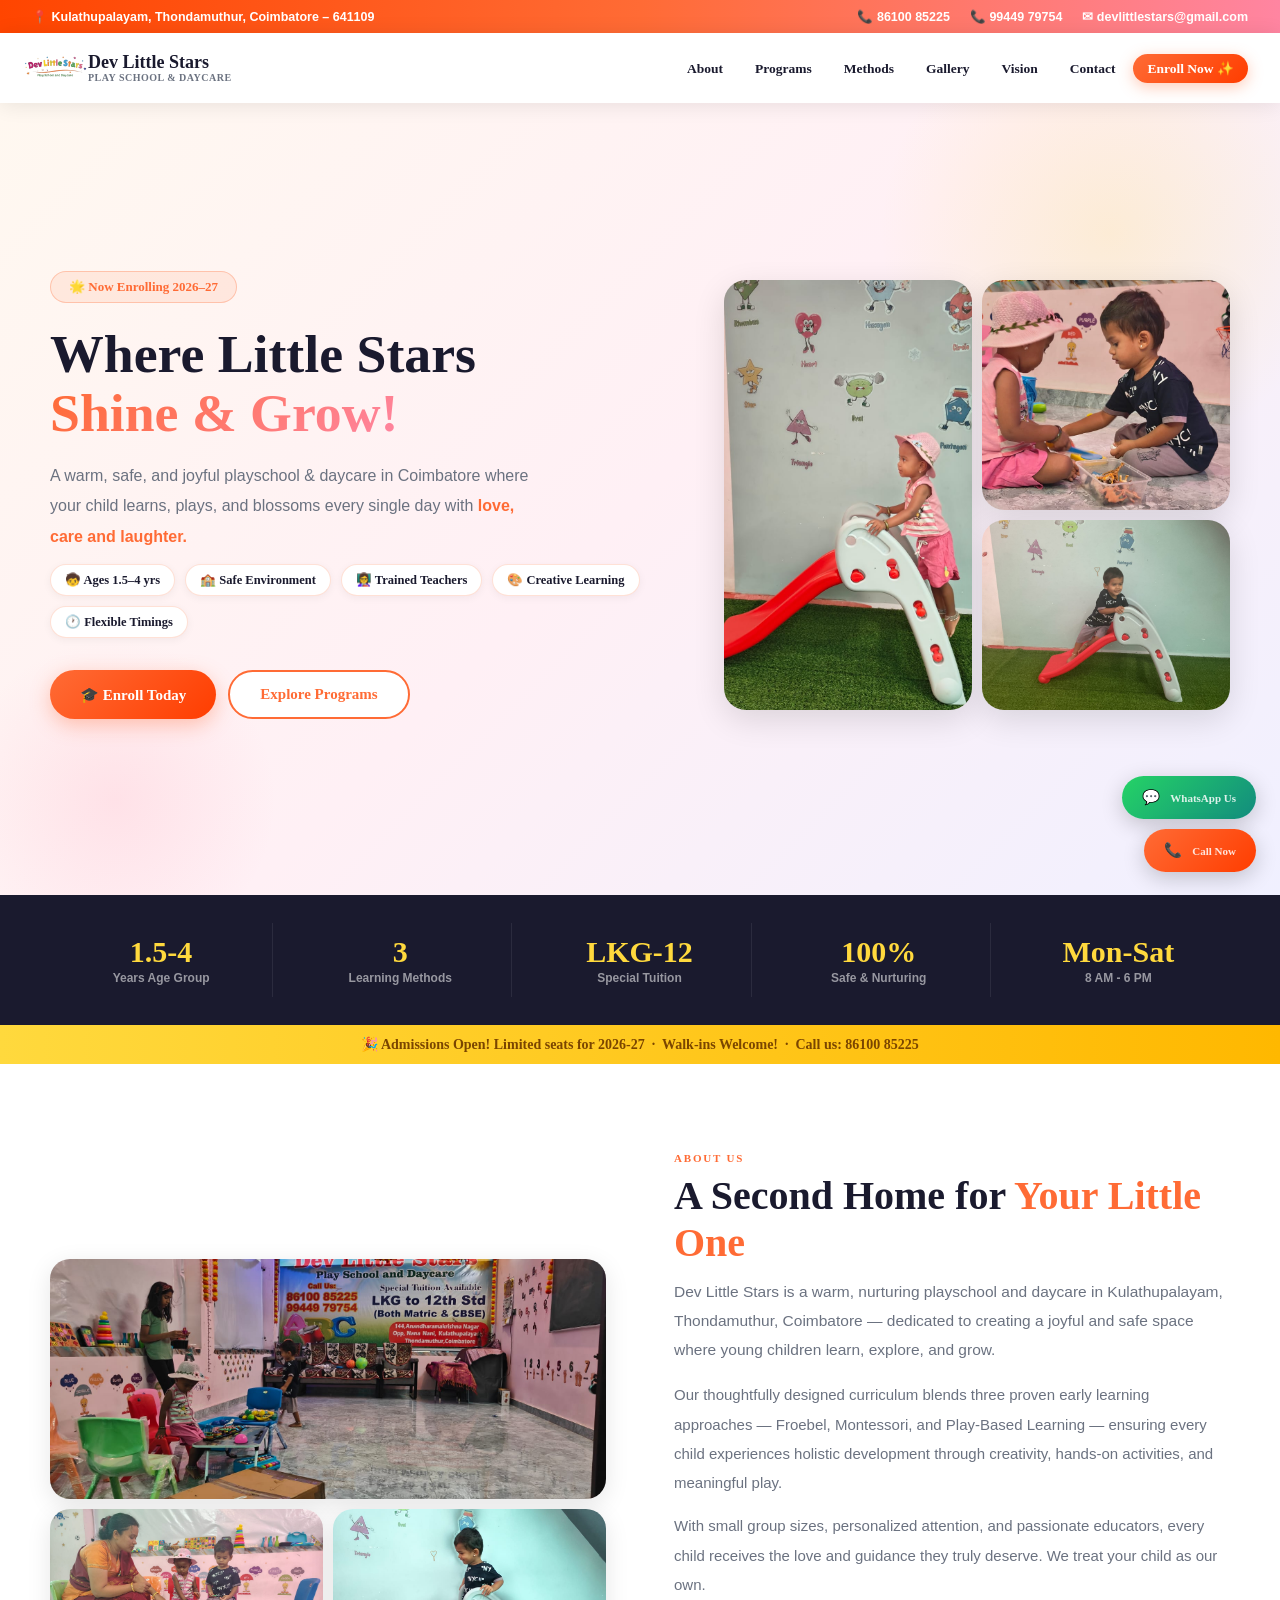
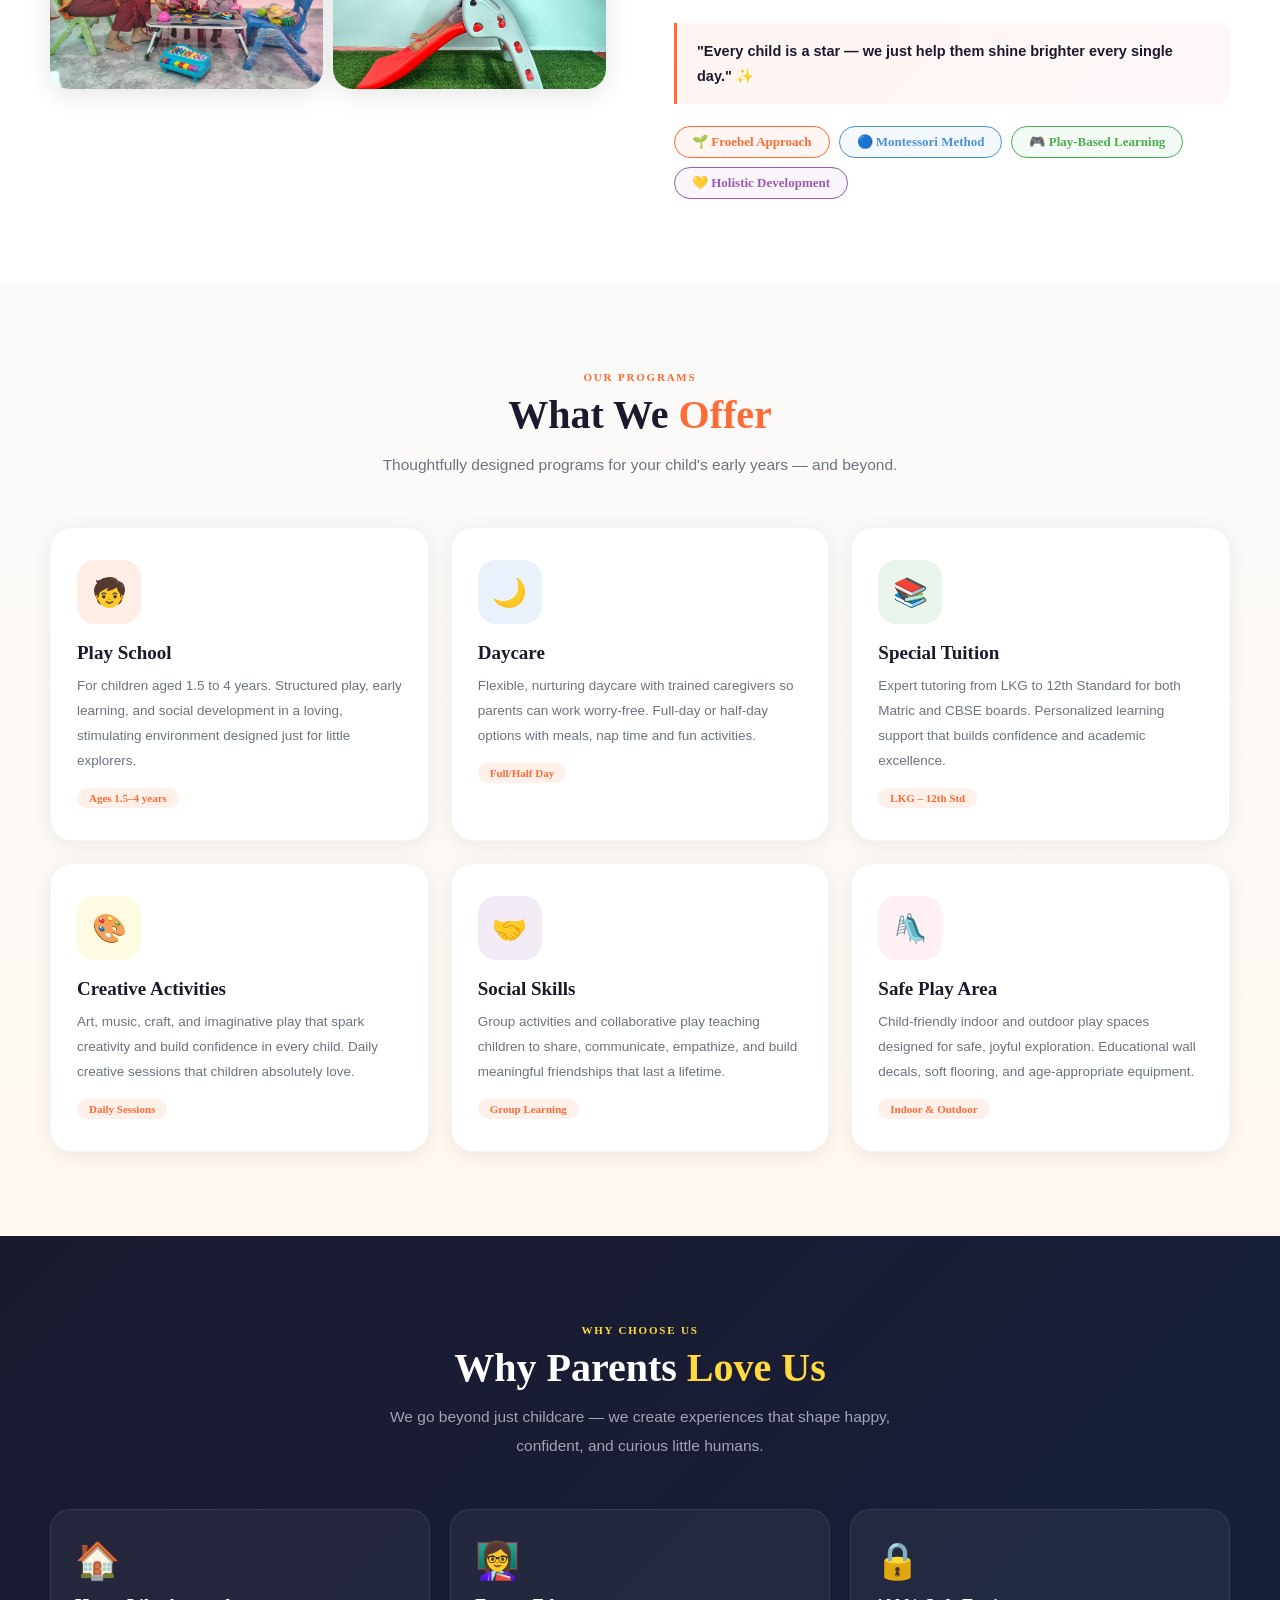
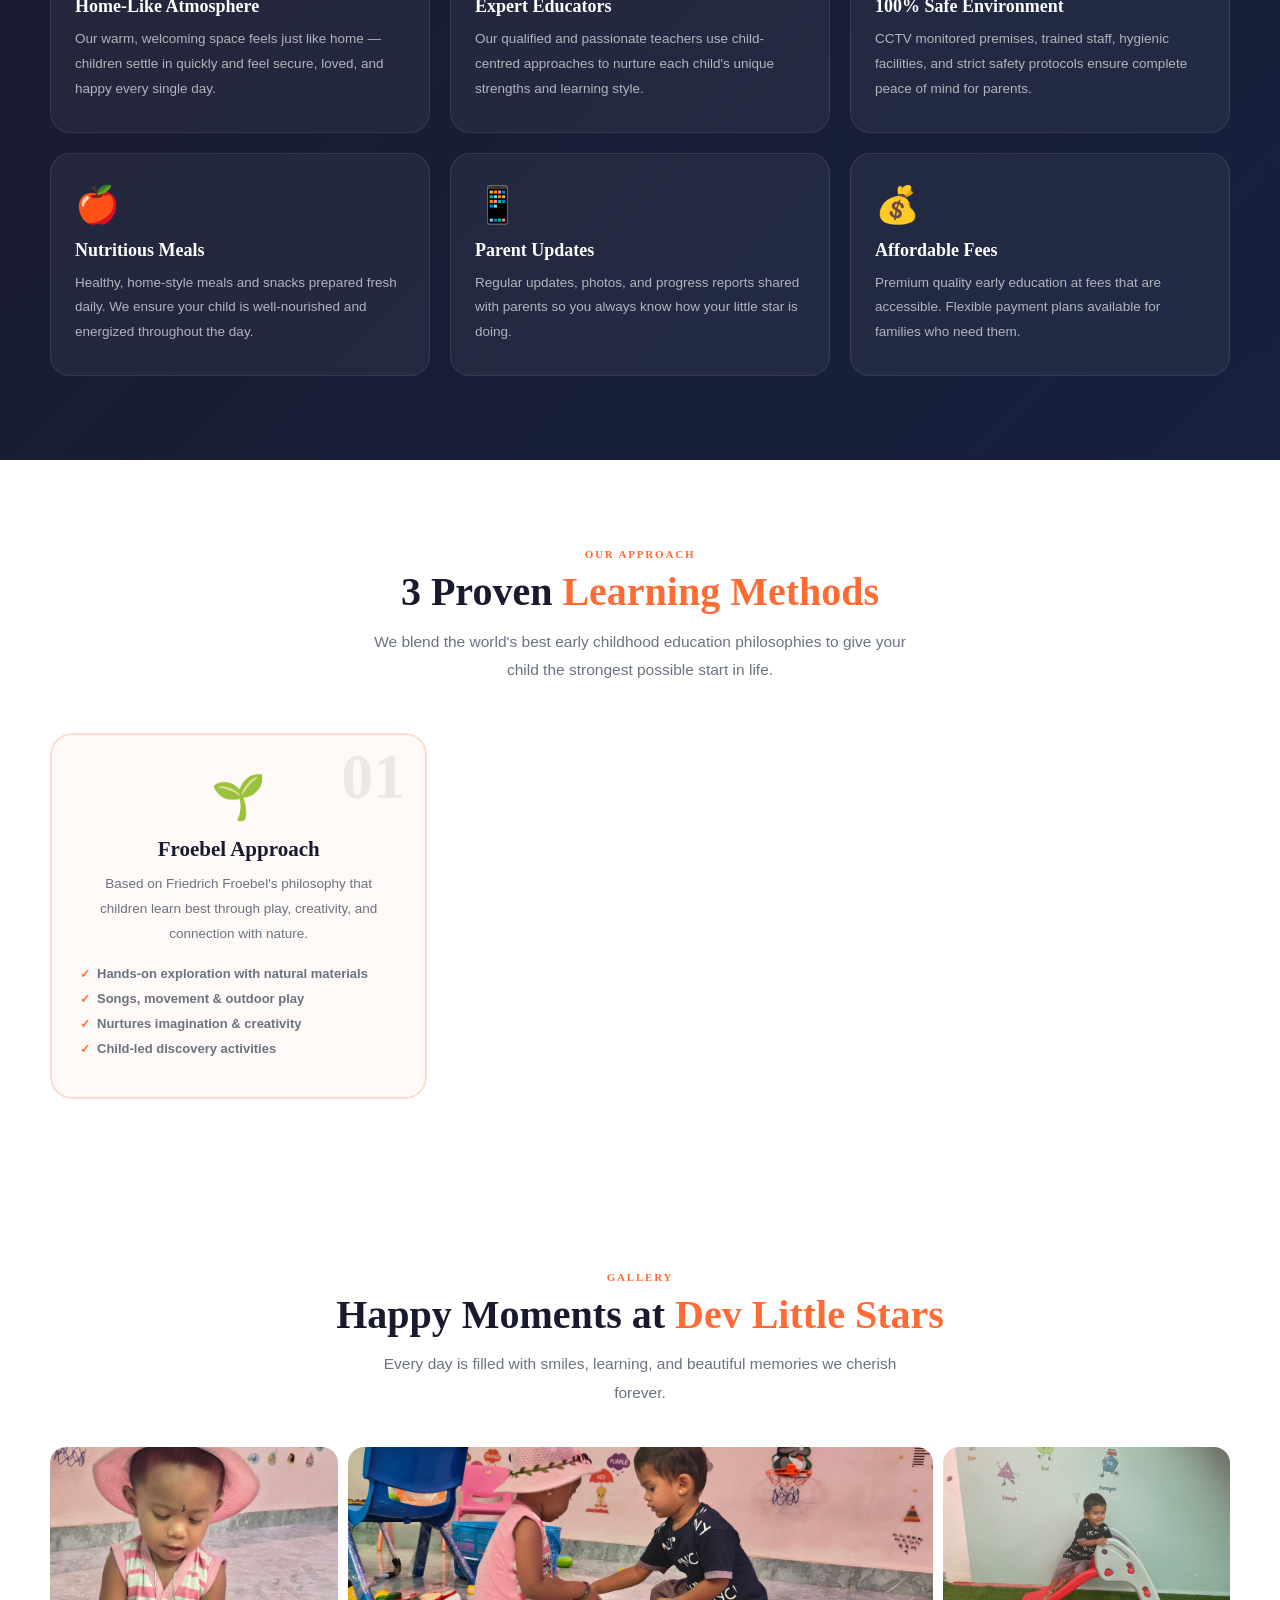
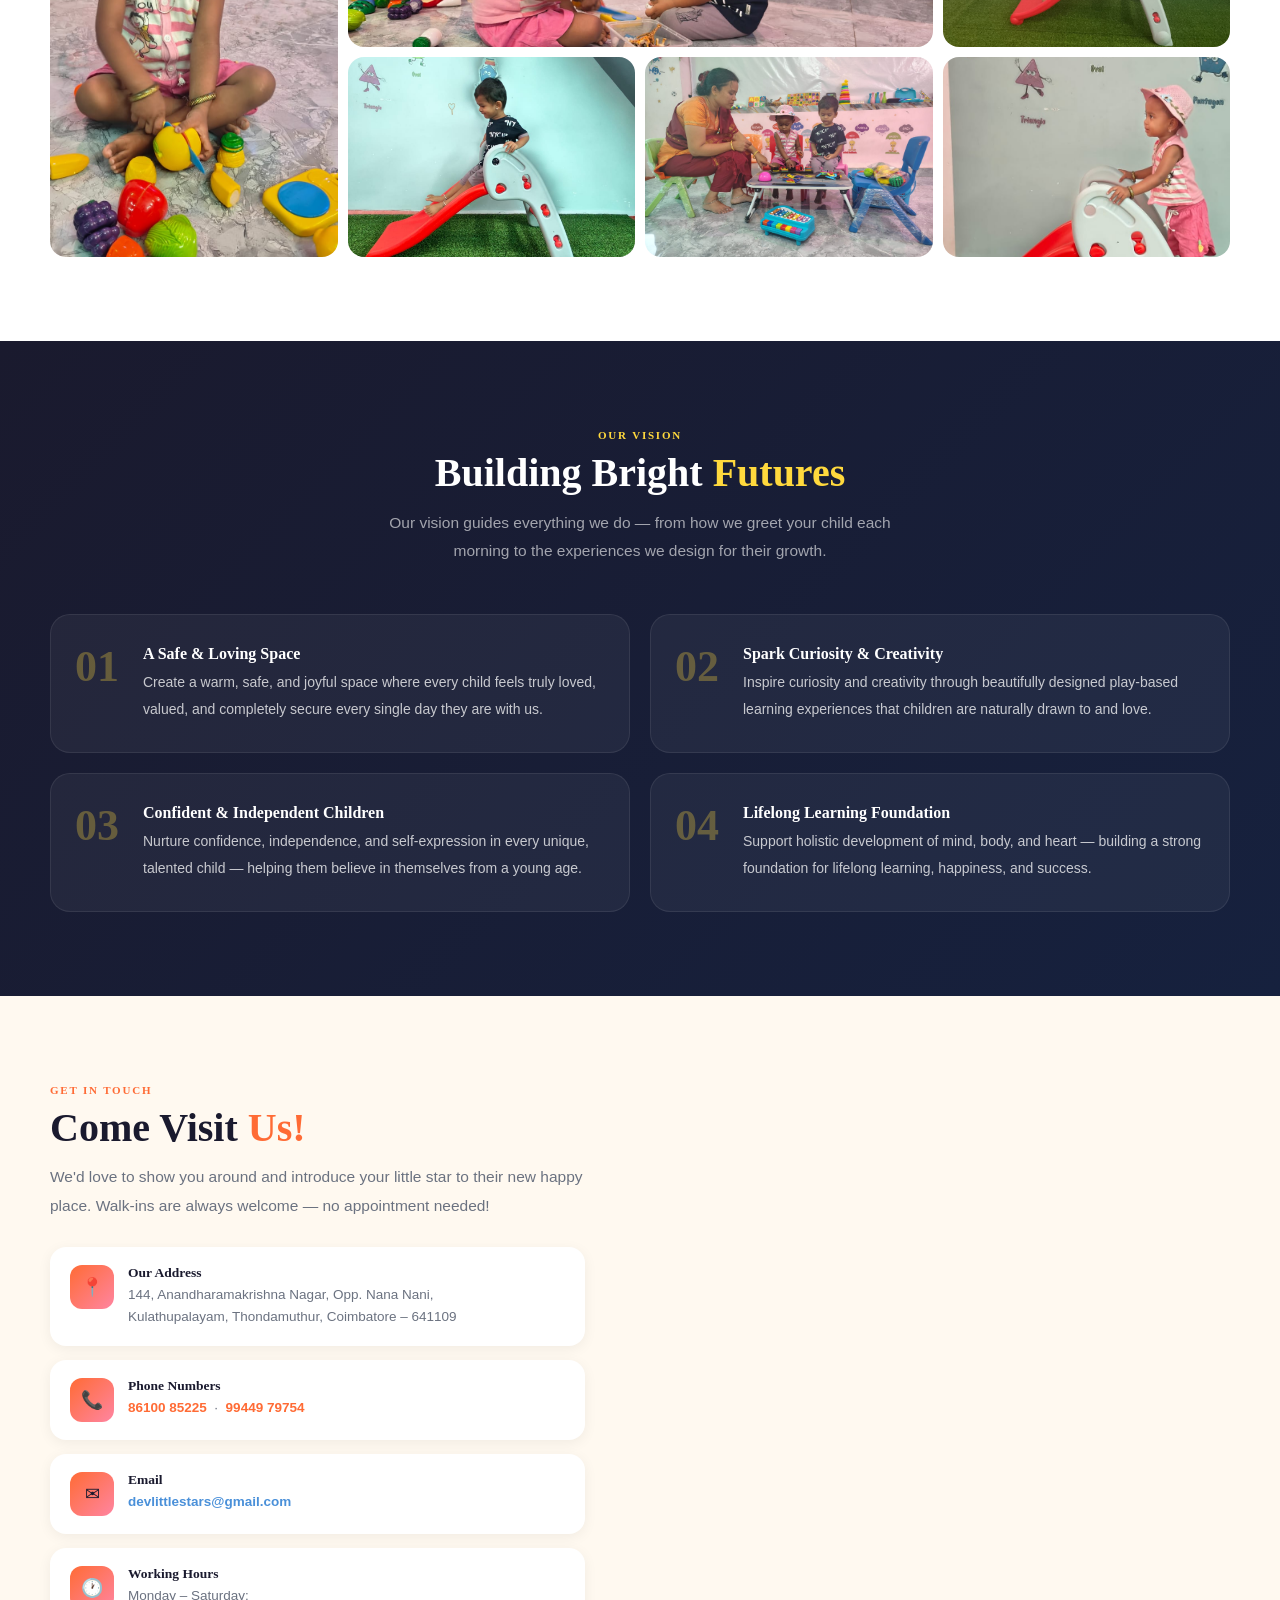
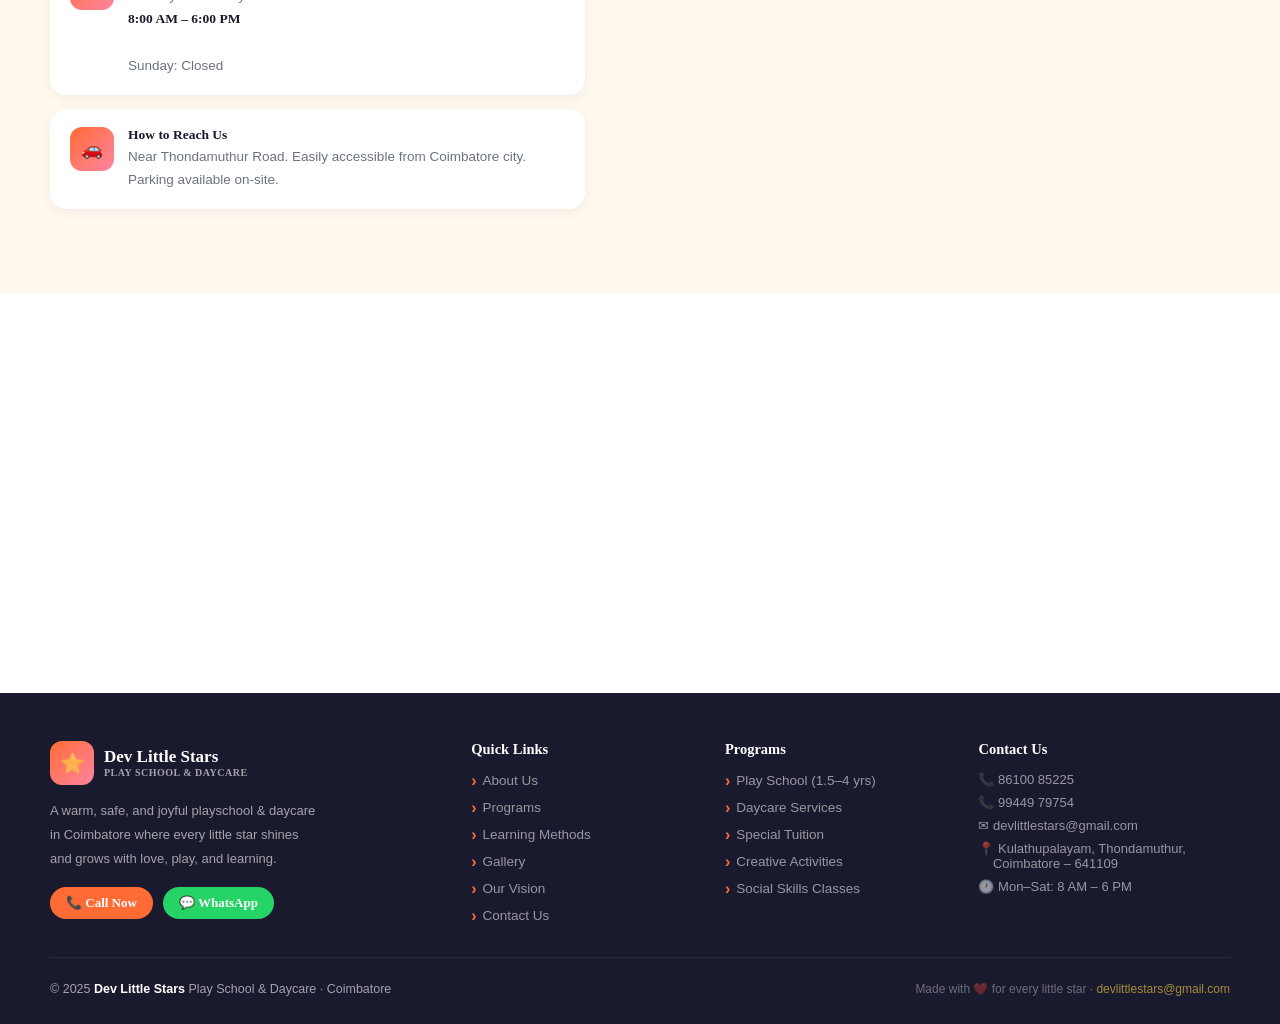
==== commit 0686f72a: "add google verification meta data" ====
--- a/index.html
+++ b/index.html
@@ -3,6 +3,7 @@
 <head>
   <meta charset="UTF-8">
   <meta name="viewport" content="width=device-width, initial-scale=1.0">
+  <meta name="google-site-verification" content="G7B4Wwu2bGdxoYb81dk3-tiPFzAr9hvgra1gepLak9w" />
   <meta name="description" content="Dev Little Stars is a nurturing playschool and daycare in Coimbatore offering play-based learning, Montessori and Froebel methods, safe care, and joyful early education.">
   <title>Dev Little Stars</title>
   <link rel="icon" type="image/png" href="images/logo.png">
